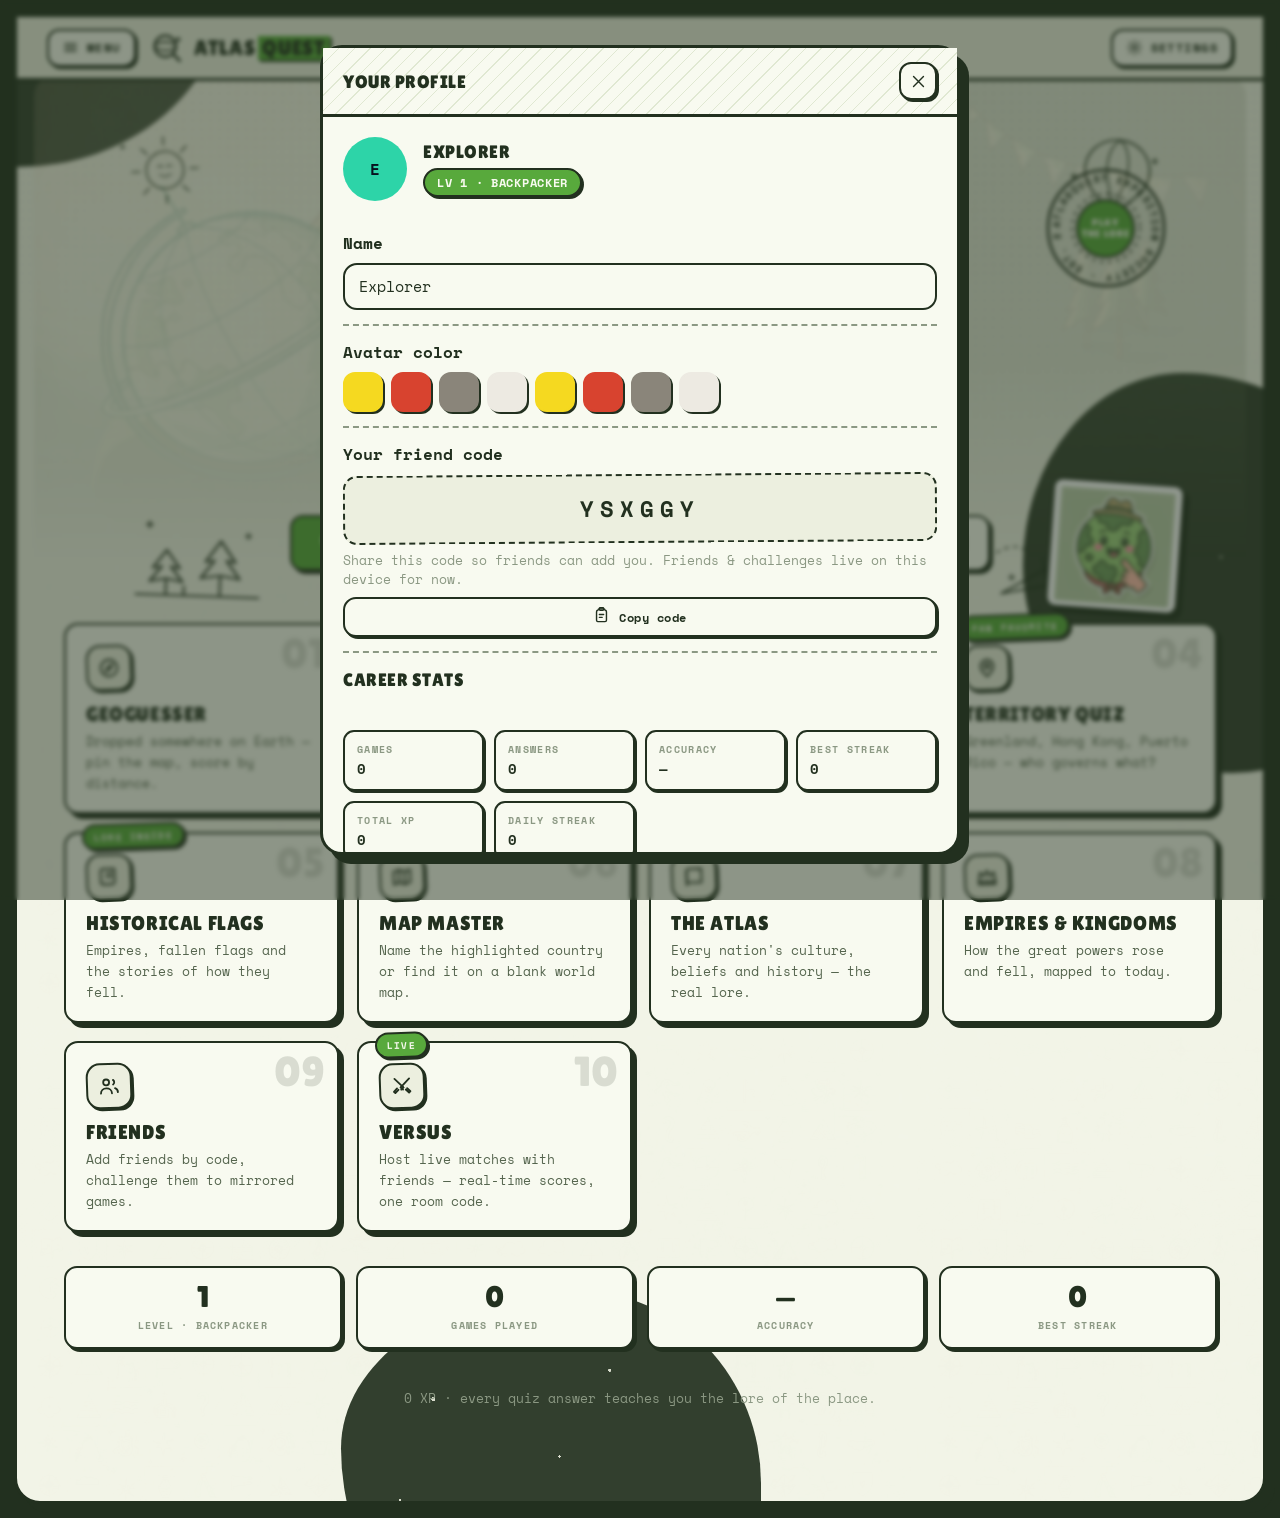
==== index.html @ e31e9774 "AtlasQuest — geography game suite: GeoGuesser, Map Master, Versus live matches, flag/capital/territo" ====
<!DOCTYPE html>
<html lang="en" data-theme="dark">
<head>
<meta charset="UTF-8">
<meta name="viewport" content="width=device-width, initial-scale=1.0, viewport-fit=cover">
<title>AtlasQuest — Explore the world. Learn its lore.</title>
<meta name="description" content="A free geography playground: GeoGuesser, flag quizzes, capitals, territories, historical flags and the lore of every nation.">
<link rel="icon" href="data:image/svg+xml,%3Csvg xmlns='http://www.w3.org/2000/svg' viewBox='0 0 64 64'%3E%3Crect width='64' height='64' rx='14' fill='%23171410'/%3E%3Ccircle cx='32' cy='32' r='19' fill='none' stroke='%23F5D920' stroke-width='4'/%3E%3Cellipse cx='32' cy='32' rx='19' ry='7' fill='none' stroke='%23F5D920' stroke-width='2.5'/%3E%3Cpath d='M45 45l9 9' stroke='%23F5D920' stroke-width='4' stroke-linecap='round'/%3E%3C/svg%3E">
<link rel="preload" href="assets/fonts/Anton-400.woff2" as="font" type="font/woff2" crossorigin>
<link rel="preload" href="assets/fonts/SpaceMono-400.woff2" as="font" type="font/woff2" crossorigin>
<link rel="stylesheet" href="vendor/leaflet/leaflet.css">
<link rel="stylesheet" href="css/styles.css">
</head>
<body>
  <div class="paper-frame">
    <div class="bg-orbs" aria-hidden="true">
      <div class="orb orb-1"></div>
      <div class="orb orb-2"></div>
      <div class="orb orb-3"></div>
      <div class="grid-lines"></div>
    </div>

    <header class="topbar" id="topbar">
      <button class="iconbtn labeled" id="drawerBtn" title="Menu" aria-label="Open menu" aria-expanded="false"><span class="btn-label">Menu</span></button>
      <a class="brand" href="#/">
        <svg class="brand-globe" viewBox="0 0 40 40" fill="none" aria-hidden="true">
          <circle cx="18" cy="18" r="12.5" stroke="currentColor" stroke-width="2.6"/>
          <ellipse cx="18" cy="18" rx="12.5" ry="5" stroke="currentColor" stroke-width="2"/>
          <path d="M27.5 27.5 35 35" stroke="currentColor" stroke-width="3" stroke-linecap="round"/>
          <path d="M33 5.5l1.1 3.4 3.4 1.1-3.4 1.1-1.1 3.4-1.1-3.4-3.4-1.1 3.4-1.1z" fill="currentColor"/>
        </svg>
        <span class="brand-name">Atlas<b>Quest</b></span>
      </a>
      <div class="topbar-right">
        <button class="iconbtn labeled" id="settingsBtn" title="Settings" aria-label="Settings"><span class="btn-label">Settings</span></button>
      </div>
    </header>

    <main id="view" class="view" tabindex="-1"></main>

    <div class="drawer-scrim" id="drawerScrim" aria-hidden="true"></div>
    <aside class="drawer" id="drawer" aria-label="Menu">
      <div class="drawer-head">
        <button class="iconbtn" id="drawerClose" title="Close menu" aria-label="Close menu"></button>
      </div>
      <button class="profile-card" id="profileCard">
        <span class="profile-ava" id="profileAva"></span>
        <span class="profile-info">
          <span class="profile-name" id="profileName">Explorer</span>
          <span class="profile-lvl" id="profileLvl">Lv 1 · Backpacker</span>
        </span>
      </button>
      <div class="drawer-xp" id="xpChip" title="XP">
        <span class="xp-bar"><span class="xp-fill" style="width:0%"></span></span>
        <span class="drawer-xp-num" id="xpNum">0 XP</span>
      </div>
      <nav class="drawer-nav" id="mainnav" aria-label="Main navigation"></nav>
      <div class="drawer-foot">AtlasQuest Expedition Society</div>
    </aside>

  <div id="modalRoot"></div>
  <div id="toastRoot" class="toast-root" aria-live="polite"></div>
  <canvas id="confetti" class="confetti-canvas" aria-hidden="true"></canvas>

  <script src="vendor/leaflet/leaflet.js"></script>
  <script src="vendor/topo/topojson-client.min.js"></script>
  <script src="vendor/mapillary/mapillary.js"></script>
  <script src="vendor/peerjs.min.js"></script>
  <link rel="stylesheet" href="vendor/mapillary/mapillary.css">
  <script type="module" src="js/main.js"></script>
  <noscript>AtlasQuest needs JavaScript to run.</noscript>
</body>
</html>
---- vendor/leaflet/leaflet.css ----
/* required styles */

.leaflet-pane,
.leaflet-tile,
.leaflet-marker-icon,
.leaflet-marker-shadow,
.leaflet-tile-container,
.leaflet-pane > svg,
.leaflet-pane > canvas,
.leaflet-zoom-box,
.leaflet-image-layer,
.leaflet-layer {
	position: absolute;
	left: 0;
	top: 0;
	}
.leaflet-container {
	overflow: hidden;
	}
.leaflet-tile,
.leaflet-marker-icon,
.leaflet-marker-shadow {
	-webkit-user-select: none;
	   -moz-user-select: none;
	        user-select: none;
	  -webkit-user-drag: none;
	}
/* Prevents IE11 from highlighting tiles in blue */
.leaflet-tile::selection {
	background: transparent;
}
/* Safari renders non-retina tile on retina better with this, but Chrome is worse */
.leaflet-safari .leaflet-tile {
	image-rendering: -webkit-optimize-contrast;
	}
/* hack that prevents hw layers "stretching" when loading new tiles */
.leaflet-safari .leaflet-tile-container {
	width: 1600px;
	height: 1600px;
	-webkit-transform-origin: 0 0;
	}
.leaflet-marker-icon,
.leaflet-marker-shadow {
	display: block;
	}
/* .leaflet-container svg: reset svg max-width decleration shipped in Joomla! (joomla.org) 3.x */
/* .leaflet-container img: map is broken in FF if you have max-width: 100% on tiles */
.leaflet-container .leaflet-overlay-pane svg {
	max-width: none !important;
	max-height: none !important;
	}
.leaflet-container .leaflet-marker-pane img,
.leaflet-container .leaflet-shadow-pane img,
.leaflet-container .leaflet-tile-pane img,
.leaflet-container img.leaflet-image-layer,
.leaflet-container .leaflet-tile {
	max-width: none !important;
	max-height: none !important;
	width: auto;
	padding: 0;
	}

.leaflet-container img.leaflet-tile {
	/* See: https://bugs.chromium.org/p/chromium/issues/detail?id=600120 */
	mix-blend-mode: plus-lighter;
}

.leaflet-container.leaflet-touch-zoom {
	-ms-touch-action: pan-x pan-y;
	touch-action: pan-x pan-y;
	}
.leaflet-container.leaflet-touch-drag {
	-ms-touch-action: pinch-zoom;
	/* Fallback for FF which doesn't support pinch-zoom */
	touch-action: none;
	touch-action: pinch-zoom;
}
.leaflet-container.leaflet-touch-drag.leaflet-touch-zoom {
	-ms-touch-action: none;
	touch-action: none;
}
.leaflet-container {
	-webkit-tap-highlight-color: transparent;
}
.leaflet-container a {
	-webkit-tap-highlight-color: rgba(51, 181, 229, 0.4);
}
.leaflet-tile {
	filter: inherit;
	visibility: hidden;
	}
.leaflet-tile-loaded {
	visibility: inherit;
	}
.leaflet-zoom-box {
	width: 0;
	height: 0;
	-moz-box-sizing: border-box;
	     box-sizing: border-box;
	z-index: 800;
	}
/* workaround for https://bugzilla.mozilla.org/show_bug.cgi?id=888319 */
.leaflet-overlay-pane svg {
	-moz-user-select: none;
	}

.leaflet-pane         { z-index: 400; }

.leaflet-tile-pane    { z-index: 200; }
.leaflet-overlay-pane { z-index: 400; }
.leaflet-shadow-pane  { z-index: 500; }
.leaflet-marker-pane  { z-index: 600; }
.leaflet-tooltip-pane   { z-index: 650; }
.leaflet-popup-pane   { z-index: 700; }

.leaflet-map-pane canvas { z-index: 100; }
.leaflet-map-pane svg    { z-index: 200; }

.leaflet-vml-shape {
	width: 1px;
	height: 1px;
	}
.lvml {
	behavior: url(#default#VML);
	display: inline-block;
	position: absolute;
	}


/* control positioning */

.leaflet-control {
	position: relative;
	z-index: 800;
	pointer-events: visiblePainted; /* IE 9-10 doesn't have auto */
	pointer-events: auto;
	}
.leaflet-top,
.leaflet-bottom {
	position: absolute;
	z-index: 1000;
	pointer-events: none;
	}
.leaflet-top {
	top: 0;
	}
.leaflet-right {
	right: 0;
	}
.leaflet-bottom {
	bottom: 0;
	}
.leaflet-left {
	left: 0;
	}
.leaflet-control {
	float: left;
	clear: both;
	}
.leaflet-right .leaflet-control {
	float: right;
	}
.leaflet-top .leaflet-control {
	margin-top: 10px;
	}
.leaflet-bottom .leaflet-control {
	margin-bottom: 10px;
	}
.leaflet-left .leaflet-control {
	margin-left: 10px;
	}
.leaflet-right .leaflet-control {
	margin-right: 10px;
	}


/* zoom and fade animations */

.leaflet-fade-anim .leaflet-popup {
	opacity: 0;
	-webkit-transition: opacity 0.2s linear;
	   -moz-transition: opacity 0.2s linear;
	        transition: opacity 0.2s linear;
	}
.leaflet-fade-anim .leaflet-map-pane .leaflet-popup {
	opacity: 1;
	}
.leaflet-zoom-animated {
	-webkit-transform-origin: 0 0;
	    -ms-transform-origin: 0 0;
	        transform-origin: 0 0;
	}
svg.leaflet-zoom-animated {
	will-change: transform;
}

.leaflet-zoom-anim .leaflet-zoom-animated {
	-webkit-transition: -webkit-transform 0.25s cubic-bezier(0,0,0.25,1);
	   -moz-transition:    -moz-transform 0.25s cubic-bezier(0,0,0.25,1);
	        transition:         transform 0.25s cubic-bezier(0,0,0.25,1);
	}
.leaflet-zoom-anim .leaflet-tile,
.leaflet-pan-anim .leaflet-tile {
	-webkit-transition: none;
	   -moz-transition: none;
	        transition: none;
	}

.leaflet-zoom-anim .leaflet-zoom-hide {
	visibility: hidden;
	}


/* cursors */

.leaflet-interactive {
	cursor: pointer;
	}
.leaflet-grab {
	cursor: -webkit-grab;
	cursor:    -moz-grab;
	cursor:         grab;
	}
.leaflet-crosshair,
.leaflet-crosshair .leaflet-interactive {
	cursor: crosshair;
	}
.leaflet-popup-pane,
.leaflet-control {
	cursor: auto;
	}
.leaflet-dragging .leaflet-grab,
.leaflet-dragging .leaflet-grab .leaflet-interactive,
.leaflet-dragging .leaflet-marker-draggable {
	cursor: move;
	cursor: -webkit-grabbing;
	cursor:    -moz-grabbing;
	cursor:         grabbing;
	}

/* marker & overlays interactivity */
.leaflet-marker-icon,
.leaflet-marker-shadow,
.leaflet-image-layer,
.leaflet-pane > svg path,
.leaflet-tile-container {
	pointer-events: none;
	}

.leaflet-marker-icon.leaflet-interactive,
.leaflet-image-layer.leaflet-interactive,
.leaflet-pane > svg path.leaflet-interactive,
svg.leaflet-image-layer.leaflet-interactive path {
	pointer-events: visiblePainted; /* IE 9-10 doesn't have auto */
	pointer-events: auto;
	}

/* visual tweaks */

.leaflet-container {
	background: #ddd;
	outline-offset: 1px;
	}
.leaflet-container a {
	color: #0078A8;
	}
.leaflet-zoom-box {
	border: 2px dotted #38f;
	background: rgba(255,255,255,0.5);
	}


/* general typography */
.leaflet-container {
	font-family: "Helvetica Neue", Arial, Helvetica, sans-serif;
	font-size: 12px;
	font-size: 0.75rem;
	line-height: 1.5;
	}


/* general toolbar styles */

.leaflet-bar {
	box-shadow: 0 1px 5px rgba(0,0,0,0.65);
	border-radius: 4px;
	}
.leaflet-bar a {
	background-color: #fff;
	border-bottom: 1px solid #ccc;
	width: 26px;
	height: 26px;
	line-height: 26px;
	display: block;
	text-align: center;
	text-decoration: none;
	color: black;
	}
.leaflet-bar a,
.leaflet-control-layers-toggle {
	background-position: 50% 50%;
	background-repeat: no-repeat;
	display: block;
	}
.leaflet-bar a:hover,
.leaflet-bar a:focus {
	background-color: #f4f4f4;
	}
.leaflet-bar a:first-child {
	border-top-left-radius: 4px;
	border-top-right-radius: 4px;
	}
.leaflet-bar a:last-child {
	border-bottom-left-radius: 4px;
	border-bottom-right-radius: 4px;
	border-bottom: none;
	}
.leaflet-bar a.leaflet-disabled {
	cursor: default;
	background-color: #f4f4f4;
	color: #bbb;
	}

.leaflet-touch .leaflet-bar a {
	width: 30px;
	height: 30px;
	line-height: 30px;
	}
.leaflet-touch .leaflet-bar a:first-child {
	border-top-left-radius: 2px;
	border-top-right-radius: 2px;
	}
.leaflet-touch .leaflet-bar a:last-child {
	border-bottom-left-radius: 2px;
	border-bottom-right-radius: 2px;
	}

/* zoom control */

.leaflet-control-zoom-in,
.leaflet-control-zoom-out {
	font: bold 18px 'Lucida Console', Monaco, monospace;
	text-indent: 1px;
	}

.leaflet-touch .leaflet-control-zoom-in, .leaflet-touch .leaflet-control-zoom-out  {
	font-size: 22px;
	}


/* layers control */

.leaflet-control-layers {
	box-shadow: 0 1px 5px rgba(0,0,0,0.4);
	background: #fff;
	border-radius: 5px;
	}
.leaflet-control-layers-toggle {
	background-image: url(images/layers.png);
	width: 36px;
	height: 36px;
	}
.leaflet-retina .leaflet-control-layers-toggle {
	background-image: url(images/layers-2x.png);
	background-size: 26px 26px;
	}
.leaflet-touch .leaflet-control-layers-toggle {
	width: 44px;
	height: 44px;
	}
.leaflet-control-layers .leaflet-control-layers-list,
.leaflet-control-layers-expanded .leaflet-control-layers-toggle {
	display: none;
	}
.leaflet-control-layers-expanded .leaflet-control-layers-list {
	display: block;
	position: relative;
	}
.leaflet-control-layers-expanded {
	padding: 6px 10px 6px 6px;
	color: #333;
	background: #fff;
	}
.leaflet-control-layers-scrollbar {
	overflow-y: scroll;
	overflow-x: hidden;
	padding-right: 5px;
	}
.leaflet-control-layers-selector {
	margin-top: 2px;
	position: relative;
	top: 1px;
	}
.leaflet-control-layers label {
	display: block;
	font-size: 13px;
	font-size: 1.08333em;
	}
.leaflet-control-layers-separator {
	height: 0;
	border-top: 1px solid #ddd;
	margin: 5px -10px 5px -6px;
	}

/* Default icon URLs */
.leaflet-default-icon-path { /* used only in path-guessing heuristic, see L.Icon.Default */
	background-image: url(images/marker-icon.png);
	}


/* attribution and scale controls */

.leaflet-container .leaflet-control-attribution {
	background: #fff;
	background: rgba(255, 255, 255, 0.8);
	margin: 0;
	}
.leaflet-control-attribution,
.leaflet-control-scale-line {
	padding: 0 5px;
	color: #333;
	line-height: 1.4;
	}
.leaflet-control-attribution a {
	text-decoration: none;
	}
.leaflet-control-attribution a:hover,
.leaflet-control-attribution a:focus {
	text-decoration: underline;
	}
.leaflet-attribution-flag {
	display: inline !important;
	vertical-align: baseline !important;
	width: 1em;
	height: 0.6669em;
	}
.leaflet-left .leaflet-control-scale {
	margin-left: 5px;
	}
.leaflet-bottom .leaflet-control-scale {
	margin-bottom: 5px;
	}
.leaflet-control-scale-line {
	border: 2px solid #777;
	border-top: none;
	line-height: 1.1;
	padding: 2px 5px 1px;
	white-space: nowrap;
	-moz-box-sizing: border-box;
	     box-sizing: border-box;
	background: rgba(255, 255, 255, 0.8);
	text-shadow: 1px 1px #fff;
	}
.leaflet-control-scale-line:not(:first-child) {
	border-top: 2px solid #777;
	border-bottom: none;
	margin-top: -2px;
	}
.leaflet-control-scale-line:not(:first-child):not(:last-child) {
	border-bottom: 2px solid #777;
	}

.leaflet-touch .leaflet-control-attribution,
.leaflet-touch .leaflet-control-layers,
.leaflet-touch .leaflet-bar {
	box-shadow: none;
	}
.leaflet-touch .leaflet-control-layers,
.leaflet-touch .leaflet-bar {
	border: 2px solid rgba(0,0,0,0.2);
	background-clip: padding-box;
	}


/* popup */

.leaflet-popup {
	position: absolute;
	text-align: center;
	margin-bottom: 20px;
	}
.leaflet-popup-content-wrapper {
	padding: 1px;
	text-align: left;
	border-radius: 12px;
	}
.leaflet-popup-content {
	margin: 13px 24px 13px 20px;
	line-height: 1.3;
	font-size: 13px;
	font-size: 1.08333em;
	min-height: 1px;
	}
.leaflet-popup-content p {
	margin: 17px 0;
	margin: 1.3em 0;
	}
.leaflet-popup-tip-container {
	width: 40px;
	height: 20px;
	position: absolute;
	left: 50%;
	margin-top: -1px;
	margin-left: -20px;
	overflow: hidden;
	pointer-events: none;
	}
.leaflet-popup-tip {
	width: 17px;
	height: 17px;
	padding: 1px;

	margin: -10px auto 0;
	pointer-events: auto;

	-webkit-transform: rotate(45deg);
	   -moz-transform: rotate(45deg);
	    -ms-transform: rotate(45deg);
	        transform: rotate(45deg);
	}
.leaflet-popup-content-wrapper,
.leaflet-popup-tip {
	background: white;
	color: #333;
	box-shadow: 0 3px 14px rgba(0,0,0,0.4);
	}
.leaflet-container a.leaflet-popup-close-button {
	position: absolute;
	top: 0;
	right: 0;
	border: none;
	text-align: center;
	width: 24px;
	height: 24px;
	font: 16px/24px Tahoma, Verdana, sans-serif;
	color: #757575;
	text-decoration: none;
	background: transparent;
	}
.leaflet-container a.leaflet-popup-close-button:hover,
.leaflet-container a.leaflet-popup-close-button:focus {
	color: #585858;
	}
.leaflet-popup-scrolled {
	overflow: auto;
	}

.leaflet-oldie .leaflet-popup-content-wrapper {
	-ms-zoom: 1;
	}
.leaflet-oldie .leaflet-popup-tip {
	width: 24px;
	margin: 0 auto;

	-ms-filter: "progid:DXImageTransform.Microsoft.Matrix(M11=0.70710678, M12=0.70710678, M21=-0.70710678, M22=0.70710678)";
	filter: progid:DXImageTransform.Microsoft.Matrix(M11=0.70710678, M12=0.70710678, M21=-0.70710678, M22=0.70710678);
	}

.leaflet-oldie .leaflet-control-zoom,
.leaflet-oldie .leaflet-control-layers,
.leaflet-oldie .leaflet-popup-content-wrapper,
.leaflet-oldie .leaflet-popup-tip {
	border: 1px solid #999;
	}


/* div icon */

.leaflet-div-icon {
	background: #fff;
	border: 1px solid #666;
	}


/* Tooltip */
/* Base styles for the element that has a tooltip */
.leaflet-tooltip {
	position: absolute;
	padding: 6px;
	background-color: #fff;
	border: 1px solid #fff;
	border-radius: 3px;
	color: #222;
	white-space: nowrap;
	-webkit-user-select: none;
	-moz-user-select: none;
	-ms-user-select: none;
	user-select: none;
	pointer-events: none;
	box-shadow: 0 1px 3px rgba(0,0,0,0.4);
	}
.leaflet-tooltip.leaflet-interactive {
	cursor: pointer;
	pointer-events: auto;
	}
.leaflet-tooltip-top:before,
.leaflet-tooltip-bottom:before,
.leaflet-tooltip-left:before,
.leaflet-tooltip-right:before {
	position: absolute;
	pointer-events: none;
	border: 6px solid transparent;
	background: transparent;
	content: "";
	}

/* Directions */

.leaflet-tooltip-bottom {
	margin-top: 6px;
}
.leaflet-tooltip-top {
	margin-top: -6px;
}
.leaflet-tooltip-bottom:before,
.leaflet-tooltip-top:before {
	left: 50%;
	margin-left: -6px;
	}
.leaflet-tooltip-top:before {
	bottom: 0;
	margin-bottom: -12px;
	border-top-color: #fff;
	}
.leaflet-tooltip-bottom:before {
	top: 0;
	margin-top: -12px;
	margin-left: -6px;
	border-bottom-color: #fff;
	}
.leaflet-tooltip-left {
	margin-left: -6px;
}
.leaflet-tooltip-right {
	margin-left: 6px;
}
.leaflet-tooltip-left:before,
.leaflet-tooltip-right:before {
	top: 50%;
	margin-top: -6px;
	}
.leaflet-tooltip-left:before {
	right: 0;
	margin-right: -12px;
	border-left-color: #fff;
	}
.leaflet-tooltip-right:before {
	left: 0;
	margin-left: -12px;
	border-right-color: #fff;
	}

/* Printing */

@media print {
	/* Prevent printers from removing background-images of controls. */
	.leaflet-control {
		-webkit-print-color-adjust: exact;
		print-color-adjust: exact;
		}
	}
---- css/styles.css ----
/* ============================================================
   ATLASQUEST — "INK & PAPER" MANGA EDITION
   Retro 2D black-and-white manga style.
   Paper + ink + screentone + hard offset shadows.
   Light = Paper Edition · Dark = Night Edition.
   Spec: design/MANGA-DESIGN.md
   ============================================================ */

/* ---------- Fonts (bundled, OFL) ---------- */
@font-face {
  font-family: "Lilita One";
  src: url("../assets/fonts/LilitaOne-400.woff2") format("woff2");
  font-weight: 400; font-style: normal; font-display: swap;
}
@font-face {
  font-family: "Anton";
  src: url("../assets/fonts/Anton-400.woff2") format("woff2");
  font-weight: 400; font-style: normal; font-display: swap;
}
@font-face {
  font-family: "Space Mono";
  src: url("../assets/fonts/SpaceMono-400.woff2") format("woff2");
  font-weight: 400; font-style: normal; font-display: swap;
}
@font-face {
  font-family: "Space Mono";
  src: url("../assets/fonts/SpaceMono-700.woff2") format("woff2");
  font-weight: 700; font-style: normal; font-display: swap;
}
@font-face {
  font-family: "Space Mono";
  src: url("../assets/fonts/SpaceMono-400-italic.woff2") format("woff2");
  font-weight: 400; font-style: italic; font-display: swap;
}

/* ---------- Tokens ---------- */
:root {
  --font-display: "Lilita One", "Arial Rounded MT Bold", "Comic Sans MS", sans-serif;
  --font-mono: "Space Mono", ui-monospace, "Cascadia Mono", Consolas, monospace;
  --radius: 14px;
  --radius-lg: 22px;
  --topbar-h: 64px;
  --tr-fast: .15s cubic-bezier(.4, 0, .2, 1);
  --tr: .22s cubic-bezier(.4, 0, .2, 1);
  --tr-spring: .32s cubic-bezier(.34, 1.56, .64, 1);
  --bw: 2.5px;                     /* base ink border width */
  --hard-shadow: 5px 5px 0 var(--shadow-ink);
  --hard-shadow-sm: 3px 3px 0 var(--shadow-ink);
  --hard-shadow-lg: 9px 9px 0 var(--shadow-ink);
}

html[data-theme="dark"] {
  color-scheme: dark;
  --paper: #131a12;
  --paper-2: #1b251a;
  --paper-3: #243023;
  --ink: #e5f0da;
  --ink-soft: #afc2a6;
  --ink-faint: #75856e;
  --shadow-ink: #000;
  --accent: #7cc961;
  --accent-ink: #14200f;
  --stamp: #e2794f;
  --ok: #7cc961;
  --bad: #e2794f;
  --focus-ring: 0 0 0 3px rgba(124, 201, 97, .5);
  --scrim: rgba(6, 10, 6, .78);
  --screentone: rgba(229, 240, 218, .13);
}
html[data-theme="light"] {
  color-scheme: light;
  --paper: #ecefdf;
  --paper-2: #f8faf0;
  --paper-3: #e0e8d2;
  --ink: #22301f;
  --ink-soft: #55654e;
  --ink-faint: #8b9883;
  --shadow-ink: #22301f;
  --accent: #58a93c;
  --accent-ink: #f8faf0;
  --stamp: #d95d39;
  --ok: #22301f;
  --bad: #d95d39;
  --focus-ring: 0 0 0 3px rgba(88, 169, 60, .4);
  --scrim: rgba(34, 48, 31, .5);
  --screentone: rgba(34, 48, 31, .12);
}

/* ---------- Base ---------- */
* { box-sizing: border-box; }
html, body { margin: 0; padding: 0; }
html { scroll-behavior: smooth; }
body {
  font-family: var(--font-mono);
  background: var(--shadow-ink);
  color: var(--ink);
  min-height: 100vh;
  overflow-x: hidden;
  -webkit-font-smoothing: antialiased;
  transition: background var(--tr);
}
::selection { background: var(--accent); color: var(--accent-ink); }

/* paper grain over the black desk */
body::before {
  content: ""; position: fixed; inset: 0; z-index: 0; pointer-events: none;
  background-image: radial-gradient(rgba(255,255,255,.05) 1px, transparent 1.1px);
  background-size: 5px 5px;
  mix-blend-mode: overlay;
}

img { max-width: 100%; }
button { font-family: inherit; }

/* the paper sheet everything sits on */
.paper-frame {
  position: relative; z-index: 1;
  margin: 14px;
  background: var(--paper);
  background-image: url("../assets/gen/background-quiz-web.jpg");
  background-size: 900px;
  background-blend-mode: soft-light;
  border: 3px solid var(--ink);
  border-radius: 26px;
  box-shadow: var(--hard-shadow-lg);
  min-height: calc(100vh - 28px);
  transition: background var(--tr), border-color var(--tr);
}

/* ---------- background blobs (ink blobs w/ stars) ---------- */
.bg-orbs { position: absolute; inset: 0; z-index: 0; overflow: hidden; pointer-events: none; border-radius: 23px; }
.orb {
  position: absolute; background: var(--ink); opacity: .92;
  border-radius: 58% 42% 55% 45% / 55% 48% 52% 45%;
  animation: blobMorph 22s ease-in-out infinite alternate;
  transition: background var(--tr);
}
html[data-theme="dark"] .orb { background: var(--paper-3); opacity: .55; }
.orb-1 { width: 380px; height: 350px; top: -200px; left: -170px; }
.orb-2 { width: 380px; height: 400px; top: 24%; right: -140px; border-radius: 42% 58% 45% 55% / 48% 55% 45% 52%; animation-delay: -7s; animation-duration: 26s; }
.orb-3 { width: 420px; height: 360px; bottom: -150px; left: 26%; border-radius: 55% 45% 60% 40% / 45% 55% 42% 58%; animation-delay: -13s; animation-duration: 30s; }
@keyframes blobMorph {
  0% { border-radius: 58% 42% 55% 45% / 55% 48% 52% 45%; transform: translate(0,0) rotate(0deg) scale(1); }
  50% { border-radius: 45% 55% 48% 52% / 52% 45% 55% 48%; transform: translate(24px, -18px) rotate(2.5deg) scale(1.05); }
  100% { border-radius: 52% 48% 58% 42% / 48% 52% 45% 55%; transform: translate(-16px, 20px) rotate(-2deg) scale(.97); }
}
/* star specks painted over blobs */
.orb::after {
  content: ""; position: absolute; inset: 0;
  background-image:
    radial-gradient(circle 2px at 22% 30%, var(--paper) 98%, transparent),
    radial-gradient(circle 1.5px at 64% 22%, var(--paper) 98%, transparent),
    radial-gradient(circle 1.5px at 78% 62%, var(--paper) 98%, transparent),
    radial-gradient(circle 2px at 40% 74%, var(--paper) 98%, transparent),
    radial-gradient(circle 1.2px at 52% 46%, var(--paper) 98%, transparent),
    radial-gradient(circle 1.2px at 14% 58%, var(--paper) 98%, transparent);
  opacity: .9;
}
.grid-lines { position: absolute; inset: 0;
  background-image: radial-gradient(var(--screentone) 1px, transparent 1.3px);
  background-size: 9px 9px;
  mask-image: radial-gradient(ellipse 90% 55% at 50% 0%, #000 25%, transparent 72%);
}

.view { position: relative; z-index: 2; min-height: calc(100vh - var(--topbar-h) - 60px); padding: 26px clamp(16px, 4vw, 44px) 80px; max-width: 1240px; margin: 0 auto; outline: none; }

/* ---------- route transition ---------- */
@keyframes riseIn { from { opacity: 0; transform: translateY(12px) rotate(.2deg); } to { opacity: 1; transform: translateY(0) rotate(0); } }
@keyframes fadeInSoft { from { opacity: 0; } to { opacity: 1; } }
.view-anim > * { animation: riseIn .4s cubic-bezier(.22, 1, .36, 1) both; }
.view-anim > .page-bg { animation: none; } /* riseIn's fill-mode would lock opacity to 1 */
.view-anim .mode-grid > *, .view-anim .stat-strip > *, .view-anim .hero-cta > * { animation: riseIn .45s cubic-bezier(.22, 1, .36, 1) both; }
.view-anim .mode-grid > *:nth-child(1) { animation-delay: .05s; }
.view-anim .mode-grid > *:nth-child(2) { animation-delay: .1s; }
.view-anim .mode-grid > *:nth-child(3) { animation-delay: .15s; }
.view-anim .mode-grid > *:nth-child(4) { animation-delay: .2s; }
.view-anim .mode-grid > *:nth-child(5) { animation-delay: .25s; }
.view-anim .mode-grid > *:nth-child(6) { animation-delay: .3s; }
.view-anim .mode-grid > *:nth-child(7) { animation-delay: .35s; }
.view-anim .mode-grid > *:nth-child(8) { animation-delay: .4s; }
.view-anim .stat-strip > *:nth-child(2) { animation-delay: .07s; }
.view-anim .stat-strip > *:nth-child(3) { animation-delay: .14s; }
.view-anim .stat-strip > *:nth-child(4) { animation-delay: .21s; }

@media (prefers-reduced-motion: reduce) {
  *, *::before, *::after { animation-duration: .01ms !important; animation-iteration-count: 1 !important; transition-duration: .01ms !important; scroll-behavior: auto !important; }
}

/* ---------- Topbar ---------- */
.topbar {
  position: sticky; top: 0; z-index: 900;
  display: flex; align-items: center; gap: 14px;
  height: var(--topbar-h); padding: 0 clamp(14px, 3vw, 30px);
  background: var(--paper);
  border-bottom: 3px solid var(--ink);
  transition: background var(--tr);
}
.brand { display: flex; align-items: center; gap: 10px; text-decoration: none; color: var(--ink); margin-right: auto; }
.brand-globe { width: 34px; height: 34px; color: var(--ink); }
.brand-name { font-family: var(--font-display); font-size: 1.3rem; letter-spacing: .04em; text-transform: uppercase; }
.brand-name b { color: var(--ink); font-weight: 400; background: var(--accent); padding: 0 4px; margin-left: 2px; box-shadow: 2px 2px 0 var(--shadow-ink); }

.topbar-right { display: flex; align-items: center; gap: 9px; }
.iconbtn {
  display: inline-flex; align-items: center; justify-content: center;
  height: 38px; min-width: 38px; border: var(--bw) solid var(--ink); border-radius: 12px;
  background: var(--paper-2); color: var(--ink); cursor: pointer;
  box-shadow: 2px 2px 0 var(--shadow-ink);
  transition: transform var(--tr-fast), box-shadow var(--tr-fast), background var(--tr-fast), color var(--tr-fast);
}
.iconbtn:hover { transform: translate(-1px, -1px); box-shadow: 3px 3px 0 var(--shadow-ink); background: var(--accent); color: var(--accent-ink); }
.iconbtn:active { transform: translate(2px, 2px); box-shadow: none; }
.iconbtn .ico { width: 17px; height: 17px; }
.iconbtn.labeled, .iconbtn.with-label { width: auto; padding: 0 13px; gap: 8px; }
.iconbtn .btn-label { font-size: .74rem; font-weight: 700; letter-spacing: .12em; text-transform: uppercase; }
.chip {
  display: inline-flex; align-items: center; gap: 8px; height: 34px;
  padding: 0 11px; border: 2px solid var(--ink); border-radius: 10px;
  background: var(--paper-2); color: var(--ink);
  font-weight: 700; font-size: .8rem; letter-spacing: .05em;
  cursor: pointer; box-shadow: 2px 2px 0 var(--shadow-ink);
  transition: transform var(--tr-fast), box-shadow var(--tr-fast), background var(--tr-fast);
}
.chip:hover { transform: translate(-1px, -1px); box-shadow: 3px 3px 0 var(--shadow-ink); }
.chip:active { transform: translate(2px, 2px); box-shadow: none; }
.drawer-btn { margin-right: 2px; }

/* ---------- Drawer (left slide-out) ---------- */
.drawer-scrim {
  position: fixed; inset: 0; z-index: 1150; background: var(--scrim);
  opacity: 0; pointer-events: none; transition: opacity var(--tr);
}
.drawer-scrim.open { opacity: 1; pointer-events: auto; }
.drawer {
  position: fixed; top: 14px; bottom: 14px; left: 14px; width: 276px; z-index: 1200;
  display: flex; flex-direction: column;
  background: var(--paper-2); border: 3px solid var(--ink); border-radius: 22px;
  box-shadow: 12px 12px 0 rgba(0,0,0,.4);
  transform: translateX(calc(-100% - 40px));
  transition: transform .32s cubic-bezier(.22, 1, .36, 1);
}
.drawer.open { transform: translateX(0); }
.drawer-head { display: flex; justify-content: flex-end; padding: 12px 14px 0; position: relative; }
.drawer::before {
  content: ""; position: absolute; inset: 0; pointer-events: none; border-radius: 19px;
  background-image: radial-gradient(var(--screentone) 1px, transparent 1.3px);
  background-size: 9px 9px;
}
.profile-card {
  position: relative; display: flex; align-items: center; gap: 12px;
  margin: 16px 14px 0; padding: 12px; text-align: left;
  background: var(--paper); border: var(--bw) solid var(--ink); border-radius: 15px;
  box-shadow: 3px 3px 0 var(--shadow-ink); cursor: pointer; color: var(--ink);
  transition: transform var(--tr-fast), box-shadow var(--tr-fast);
}
.profile-card:hover { transform: translate(-1px, -1px); box-shadow: 4px 4px 0 var(--shadow-ink); }
.profile-card .profile-ava .avatar-circle { border: 2.5px solid var(--ink); }
.profile-info { display: flex; flex-direction: column; gap: 3px; min-width: 0; }
.profile-name { font-weight: 700; text-transform: uppercase; letter-spacing: .03em; font-size: .92rem; }
.profile-lvl { font-size: .68rem; color: var(--ink-soft); font-weight: 700; letter-spacing: .04em; }
.drawer-xp {
  position: relative; display: flex; align-items: center; gap: 10px;
  margin: 10px 14px 0; padding: 9px 12px;
  background: var(--accent); border: var(--bw) solid var(--ink); border-radius: 13px;
  box-shadow: 3px 3px 0 var(--shadow-ink);
}
.drawer-xp .xp-bar { flex: 1; height: 11px; background: var(--paper-2); border: 2px solid var(--ink); border-radius: 99px; overflow: hidden; }
.drawer-xp .xp-fill { display: block; height: 100%; background: var(--ink); border-radius: 99px; transition: width .5s cubic-bezier(.22,1,.36,1); }
.drawer-xp-num { font-size: .68rem; font-weight: 700; color: var(--accent-ink); white-space: nowrap; }
.drawer-nav {
  position: relative; display: flex; flex-direction: column; gap: 3px;
  margin: 14px 14px 0; padding: 8px; overflow-y: auto; flex: 1;
  background: var(--paper); border: var(--bw) solid var(--ink); border-radius: 15px;
}
.drawer-nav .navlink {
  display: flex; align-items: center; gap: 10px;
  padding: 10px 13px; border: var(--bw) solid transparent;
  color: var(--ink-soft); text-decoration: none;
  font-size: .82rem; font-weight: 700; letter-spacing: .1em; text-transform: uppercase;
  cursor: pointer; background: none;
  transition: color var(--tr-fast), background var(--tr-fast), border-color var(--tr-fast), transform var(--tr-fast), box-shadow var(--tr-fast);
}
.drawer-nav .navlink:hover { color: var(--ink); border-color: var(--ink); box-shadow: 2px 2px 0 var(--shadow-ink); transform: translate(-1px, -1px); }
.drawer-nav .navlink.active { color: var(--accent-ink); background: var(--accent); border-color: var(--ink); box-shadow: 2px 2px 0 var(--shadow-ink); }
.drawer-nav .navlink .ico { width: 16px; height: 16px; flex: none; }
.drawer-foot {
  position: relative; padding: 12px 16px;
  font-size: .62rem; font-weight: 700; letter-spacing: .14em; text-transform: uppercase;
  color: var(--ink-faint); text-align: center;
}
body.in-geo .drawer, body.in-geo .drawer-scrim { display: none; }
body.in-mapgame .drawer, body.in-mapgame .drawer-scrim { display: none; }

/* ---------- Buttons ---------- */
.btn {
  display: inline-flex; align-items: center; justify-content: center; gap: 9px;
  padding: 11px 20px; border: var(--bw) solid var(--ink); border-radius: 13px;
  background: var(--paper-2); color: var(--ink);
  font-weight: 700; font-size: .9rem; letter-spacing: .04em;
  cursor: pointer; text-decoration: none; user-select: none;
  box-shadow: var(--hard-shadow-sm);
  transition: transform var(--tr-fast), box-shadow var(--tr-fast), background var(--tr-fast), opacity var(--tr-fast);
}
.btn:hover { transform: translate(-2px, -2px); box-shadow: 5px 5px 0 var(--shadow-ink); }
.btn:active { transform: translate(3px, 3px); box-shadow: 0 0 0 var(--shadow-ink); }
.btn:focus-visible { outline: none; box-shadow: var(--focus-ring), var(--hard-shadow-sm); }
.btn.primary { background: var(--accent); color: var(--accent-ink); }
.btn.warm { background: var(--accent); color: var(--accent-ink); }
.btn.royal { background: var(--ink); color: var(--paper); box-shadow: var(--hard-shadow-sm); }
.btn.ghost { background: transparent; }
.btn.danger { background: var(--paper-2); color: var(--stamp); border-color: var(--stamp); box-shadow: 3px 3px 0 var(--stamp); }
.btn.danger:hover { box-shadow: 5px 5px 0 var(--stamp); }
.btn.big { padding: 14px 28px; font-size: 1rem; }
.btn.small { padding: 7px 12px; font-size: .78rem; box-shadow: 2px 2px 0 var(--shadow-ink); }
.btn:disabled { opacity: .45; cursor: not-allowed; transform: none !important; }
.btn .ico { width: 17px; height: 17px; }

/* ---------- Cards / panels ---------- */
.card {
  position: relative;
  background: var(--paper-2);
  border: var(--bw) solid var(--ink);
  border-radius: var(--radius);
  box-shadow: var(--hard-shadow);
  transition: transform var(--tr-spring), box-shadow var(--tr-spring), background var(--tr);
}
.card.pad { padding: 24px; }
.h1 { font-family: var(--font-display); font-weight: 400; font-size: clamp(2rem, 5vw, 3.2rem); letter-spacing: .01em; text-transform: uppercase; margin: 0 0 8px; line-height: 1.04; }
.h2 { font-family: var(--font-display); font-weight: 400; font-size: clamp(1.4rem, 3vw, 1.9rem); letter-spacing: .02em; text-transform: uppercase; margin: 0 0 6px; }
.h3 { font-family: var(--font-display); font-weight: 400; font-size: 1.12rem; letter-spacing: .03em; text-transform: uppercase; margin: 0 0 6px; }
.sub { color: var(--ink-soft); margin: 0; line-height: 1.65; font-size: .92rem; }
.grad-text { color: var(--ink); background: var(--accent); padding: 0 .12em; box-shadow: 3px 3px 0 var(--shadow-ink); display: inline-block; }
.muted { color: var(--ink-soft); }
.faint { color: var(--ink-faint); }
.small { font-size: .8rem; }
.center { text-align: center; }
.row { display: flex; align-items: center; gap: 10px; }
.row.wrap { flex-wrap: wrap; }
.spread { display: flex; align-items: center; justify-content: space-between; gap: 12px; }
.grid { display: grid; gap: 16px; }
.stack { display: flex; flex-direction: column; gap: 14px; }
.mt-1 { margin-top: 8px; } .mt-2 { margin-top: 16px; } .mt-3 { margin-top: 26px; } .mt-4 { margin-top: 40px; }

/* panel corner tab (manga chapter label) */
.panel-tab {
  position: absolute; top: -14px; left: 16px;
  background: var(--ink); color: var(--paper);
  font-family: var(--font-display); font-size: .78rem; letter-spacing: .14em; text-transform: uppercase;
  padding: 3px 10px; transform: rotate(-1.2deg);
}

/* ---------- Forms ---------- */
.input, select.input, textarea.input {
  width: 100%; padding: 11px 14px;
  border: var(--bw) solid var(--ink); border-radius: var(--radius);
  background: var(--paper-2); color: var(--ink);
  font-size: .92rem; font-family: var(--font-mono);
  transition: box-shadow var(--tr-fast), transform var(--tr-fast);
}
.input:focus { outline: none; transform: translate(-1px, -1px); box-shadow: 3px 3px 0 var(--shadow-ink); }
.input::placeholder { color: var(--ink-faint); }
select.input option { background: var(--paper-2); color: var(--ink); }

.seg { display: inline-flex; padding: 5px; gap: 5px; background: var(--paper-3); border: var(--bw) solid var(--ink); border-radius: var(--radius); flex-wrap: wrap; }
.seg button {
  padding: 8px 13px; border: 2px solid transparent; background: transparent;
  color: var(--ink-soft); font-weight: 700; font-size: .8rem; letter-spacing: .03em;
  font-family: var(--font-mono); cursor: pointer;
  transition: background var(--tr-fast), color var(--tr-fast), border-color var(--tr-fast), transform var(--tr-fast), box-shadow var(--tr-fast);
}
.seg button:hover { color: var(--ink); }
.seg button.on { background: var(--paper-2); color: var(--ink); border-color: var(--ink); box-shadow: 2px 2px 0 var(--shadow-ink); }
.seg button:active { transform: scale(.97); }
.seg .seg-label { width: 100%; padding: 2px 8px 0; font-size: .66rem; font-weight: 700; letter-spacing: .14em; text-transform: uppercase; color: var(--ink-faint); }

/* toggle switch — ink lever */
.switch { position: relative; display: inline-flex; align-items: center; width: 48px; height: 26px; cursor: pointer; }
.switch input { display: none; }
.switch .track { position: absolute; inset: 0; background: var(--paper-3); border: var(--bw) solid var(--ink); border-radius: 99px; transition: background var(--tr); }
.switch .knob { position: absolute; top: 3px; left: 3px; width: 18px; height: 18px; border-radius: 50%; background: var(--ink); transition: transform var(--tr-spring), background var(--tr); }
.switch input:checked ~ .track { background: var(--accent); }
.switch input:checked ~ .knob { transform: translateX(21px); background: var(--ink); }

/* ---------- Toasts ---------- */
.toast-root { position: fixed; bottom: 24px; left: 50%; transform: translateX(-50%); z-index: 2000; display: flex; flex-direction: column; gap: 8px; align-items: center; pointer-events: none; }
.toast {
  display: flex; align-items: center; gap: 10px; padding: 11px 18px; border-radius: 12px;
  background: var(--paper-2); border: var(--bw) solid var(--ink); box-shadow: var(--hard-shadow);
  color: var(--ink); font-weight: 700; font-size: .85rem;
  animation: toastIn .3s cubic-bezier(.34, 1.56, .64, 1);
  max-width: min(92vw, 480px);
}
.toast.out { animation: toastOut .25s forwards; }
.toast .t-ico { display: inline-flex; color: var(--ink); }
.toast .t-ico .ico { width: 16px; height: 16px; }
@keyframes toastIn { from { opacity: 0; transform: translateY(14px) scale(.94); } }
@keyframes toastOut { to { opacity: 0; transform: translateY(10px) scale(.95); } }

/* ---------- Modal ---------- */
.modal-scrim {
  position: fixed; inset: 0; z-index: 1500; background: var(--scrim);
  backdrop-filter: blur(2px); -webkit-backdrop-filter: blur(2px);
  display: flex; align-items: center; justify-content: center; padding: 18px;
  animation: fadeInSoft .2s;
}
.modal {
  background: var(--paper-2); border: 3px solid var(--ink); border-radius: var(--radius-lg);
  box-shadow: var(--hard-shadow-lg); width: 100%; max-width: 640px; max-height: 90vh;
  display: flex; flex-direction: column; animation: modalIn .3s cubic-bezier(.34, 1.4, .64, 1);
}
.modal.wide { max-width: 880px; }
.modal-head {
  display: flex; align-items: center; justify-content: space-between; gap: 10px;
  padding: 14px 20px; border-bottom: 3px solid var(--ink);
  background: repeating-linear-gradient(-45deg, var(--paper-2) 0 10px, var(--paper-3) 10px 11px);
}
.modal-head .h3 { margin: 0; }
.modal-body { padding: 20px; overflow-y: auto; }
@keyframes fadeIn { from { opacity: 0; } }
@keyframes modalIn { from { opacity: 0; transform: translateY(20px) rotate(.6deg) scale(.97); } }

/* ---------- Home ---------- */
.hero { position: relative; padding: clamp(30px, 6vw, 70px) 0 12px; text-align: center; }
.hero .h1 { font-size: clamp(2.7rem, 8vw, 5.6rem); line-height: 1; color: var(--ink);
  text-shadow: 4px 4px 0 var(--accent);
  transform: rotate(-1deg); }
.hero .h1 .grad-text { color: var(--accent); background: none; text-shadow: 4px 4px 0 var(--shadow-ink); box-shadow: none; padding: 0 .04em; }
.hero-tag { color: var(--ink-soft); font-size: clamp(.86rem, 2vw, 1rem); max-width: 620px; margin: 20px auto 0; line-height: 1.7; }
.hero-cta { display: flex; gap: 14px; justify-content: center; margin-top: 30px; flex-wrap: wrap; }

.hero-bg {
  position: absolute; inset: -30px -30px 0; pointer-events: none;
  background-image: url("../assets/gen/banner-hero-web.jpg");
  background-size: cover; background-position: center 30%;
  opacity: .16; border-radius: 18px;
  mask-image: linear-gradient(#000 55%, transparent 96%);
  -webkit-mask-image: linear-gradient(#000 55%, transparent 96%);
}
html[data-theme="dark"] .hero-bg { opacity: .13; mix-blend-mode: luminosity; }
.hero-poster {
  position: relative; width: min(400px, 92%); margin: 34px auto 0;
  background: #fff; padding: 10px 10px 14px;
  border: var(--bw) solid var(--ink); border-radius: 10px;
  box-shadow: var(--hard-shadow); transform: rotate(-1.2deg);
  transition: transform var(--tr-spring), box-shadow var(--tr-spring);
}
.hero-poster:hover { transform: rotate(0deg) scale(1.02); box-shadow: 8px 8px 0 var(--shadow-ink); }
.hero-poster img { width: 100%; display: block; border-radius: 6px; }
.hero-poster .hp-caption { font-family: var(--font-display); text-transform: uppercase; letter-spacing: .08em; font-size: .8rem; margin-top: 9px; color: var(--ink-soft); }
.hero-mascot {
  position: absolute; right: 3%; bottom: -6%; width: 132px;
  background: #fff; padding: 7px 7px 5px;
  border: var(--bw) solid var(--ink); border-radius: 10px;
  box-shadow: var(--hard-shadow);
  transform: rotate(4deg); pointer-events: none;
  animation: mascotBob 5s ease-in-out infinite alternate;
}
.hero-mascot { display: block; }
html[data-theme="dark"] .hero-mascot { opacity: .96; }
@keyframes mascotBob { from { transform: rotate(2deg) translateY(0); } to { transform: rotate(-2deg) translateY(-8px); } }
@media (max-width: 900px) { .hero-mascot { display: none; } .hero-bg { opacity: .1; } }
.hero-deco .doodle { position: absolute; color: var(--ink); opacity: .9; }
.hero-deco .doodle.d1 { left: 4%; top: 4%; width: 110px; transform: rotate(-4deg); }
.hero-deco .doodle.d2 { right: 3%; top: 5%; width: 130px; transform: rotate(6deg); }
.hero-deco .doodle.d3 { left: 5%; bottom: -6%; width: 150px; transform: rotate(2deg); }
.hero-deco .doodle.d4 { right: 9%; bottom: -10%; width: 130px; transform: rotate(-5deg); }
.hero-deco .doodle.d5 { left: 22%; top: 10%; width: 90px; transform: rotate(-3deg); opacity: .75; }
.hero-deco .doodle.d6 { right: 24%; top: 2%; width: 100px; transform: rotate(3deg); opacity: .8; }
.hero-deco .doodle svg { width: 100%; height: auto; display: block; }
@media (max-width: 900px) { .hero-deco .doodle { display: none; } .hero-deco .doodle.d2, .hero-deco .doodle.d4 { display: block; width: 90px; opacity: .55; } }

/* rotating circular expedition stamp */
.circle-stamp {
  position: absolute; right: 4%; top: 12%; width: 128px; height: 128px;
  display: grid; place-items: center; pointer-events: none;
}
.circle-stamp svg { width: 100%; height: 100%; animation: stampSpin 26s linear infinite; }
.circle-stamp .cs-core {
  position: absolute; width: 46%; height: 46%; border-radius: 50%;
  background: var(--accent); border: 2.5px solid var(--ink);
  display: grid; place-items: center;
  font-family: var(--font-display); font-size: .62rem; letter-spacing: .1em; text-align: center;
  color: var(--accent-ink); line-height: 1.15;
}
@keyframes stampSpin { to { transform: rotate(360deg); } }
@media (max-width: 900px) { .circle-stamp { display: none; } }

.mode-grid { display: grid; gap: 18px; grid-template-columns: repeat(auto-fill, minmax(255px, 1fr)); margin-top: 40px; }
.mode-card {
  position: relative; display: block; text-decoration: none; color: var(--ink);
  padding: 20px 20px 18px; border: var(--bw) solid var(--ink); border-radius: var(--radius);
  background: var(--paper-2); cursor: pointer; text-align: left;
  box-shadow: var(--hard-shadow);
  transition: transform var(--tr-spring), box-shadow var(--tr-spring), background var(--tr);
}
.mode-card:hover { transform: translate(-3px, -3px) rotate(-.4deg); box-shadow: 8px 8px 0 var(--shadow-ink); }
.mode-card:active { transform: translate(2px, 2px); box-shadow: 2px 2px 0 var(--shadow-ink); }
.mode-card .mc-index {
  position: absolute; top: 8px; right: 12px;
  font-family: var(--font-display); font-size: 2.6rem; line-height: 1; color: var(--ink);
  opacity: .14;
}
.mode-card .mc-icon {
  display: inline-flex; align-items: center; justify-content: center;
  width: 46px; height: 46px; margin-bottom: 12px; border-radius: 14px;
  border: var(--bw) solid var(--ink); background: var(--paper); color: var(--ink);
  box-shadow: 2px 2px 0 var(--shadow-ink); transform: rotate(-2deg);
  transition: transform var(--tr-spring), background var(--tr);
}
.mode-card:hover .mc-icon { transform: rotate(2deg) scale(1.06); background: var(--accent); }
.mode-card .mc-icon .ico { width: 22px; height: 22px; }
.mode-card h3 { font-family: var(--font-display); font-weight: 400; font-size: 1.25rem; letter-spacing: .03em; text-transform: uppercase; margin: 0 0 6px; }
.mode-card p { margin: 0; color: var(--ink-soft); font-size: .82rem; line-height: 1.6; }
.mode-card .mc-arrow { position: absolute; right: 16px; bottom: 14px; opacity: 0; transform: translateX(-6px); transition: opacity var(--tr), transform var(--tr); font-weight: 700; color: var(--ink); }
.mode-card:hover .mc-arrow { opacity: 1; transform: translateX(0); }
.mode-card .mc-badge {
  position: absolute; top: -11px; left: 16px;
  font-size: .6rem; font-weight: 700; letter-spacing: .12em; text-transform: uppercase;
  padding: 4px 10px; border-radius: 99px; background: var(--accent); color: var(--accent-ink);
  border: 2px solid var(--ink); box-shadow: 2px 2px 0 var(--shadow-ink);
  transform: rotate(-2deg); z-index: 2;
}

.stat-strip { display: grid; gap: 14px; grid-template-columns: repeat(auto-fit, minmax(130px, 1fr)); margin-top: 34px; }
.stat-box { padding: 14px 16px; border: var(--bw) solid var(--ink); border-radius: 13px; background: var(--paper-2); box-shadow: var(--hard-shadow-sm); text-align: center; }
.stat-box .st-num { font-family: var(--font-display); font-size: 1.9rem; line-height: 1; }
.stat-box .st-label { font-size: .64rem; color: var(--ink-faint); font-weight: 700; letter-spacing: .12em; text-transform: uppercase; margin-top: 6px; }

/* ---------- Quiz ---------- */
.quiz-shell { max-width: 760px; margin: 0 auto; }
.quiz-topbar { display: flex; align-items: center; gap: 12px; margin-bottom: 18px; }
.q-progress { flex: 1; height: 18px; background: var(--paper-2); border: var(--bw) solid var(--ink); border-radius: 99px; box-shadow: 2px 2px 0 var(--shadow-ink); overflow: hidden; }
.qp-fill { height: 100%; background: repeating-linear-gradient(-45deg, var(--ink) 0 8px, var(--accent) 8px 16px); width: 0%; transition: width .5s cubic-bezier(.22, 1, .36, 1); }
.q-score { display: flex; align-items: center; gap: 6px; font-weight: 700; font-size: .95rem; }
.q-streak { display: inline-flex; align-items: center; gap: 4px; font-weight: 700; color: var(--ink); background: var(--accent); border: 2px solid var(--ink); padding: 2px 8px; box-shadow: 2px 2px 0 var(--shadow-ink); }
.q-streak .ico { width: 14px; height: 14px; }
.q-streak.pop { animation: pop .4s cubic-bezier(.34, 1.9, .64, 1); }
@keyframes pop { 0% { transform: scale(1); } 45% { transform: scale(1.5) rotate(-3deg); } 100% { transform: scale(1); } }

.quiz-card { padding: clamp(20px, 4vw, 36px); }
.quiz-card::before {
  content: ""; position: absolute; inset: 6px; pointer-events: none;
  background-image: radial-gradient(var(--screentone) 1px, transparent 1.3px);
  background-size: 8px 8px; border-radius: 4px;
}
.quiz-q { position: relative; font-family: var(--font-display); font-weight: 400; font-size: clamp(1.2rem, 3vw, 1.6rem); letter-spacing: .02em; text-transform: uppercase; text-align: center; margin: 0 0 4px; line-height: 1.25; }
.quiz-qsub { position: relative; text-align: center; color: var(--ink-faint); font-size: .74rem; letter-spacing: .12em; text-transform: uppercase; margin: 0 0 20px; }
.quiz-flagsvg {
  position: relative; display: block; width: min(420px, 84%); margin: 6px auto 24px;
  background: #fff; padding: 9px; border-radius: 12px;
  border: var(--bw) solid var(--ink); box-shadow: var(--hard-shadow);
  transform: rotate(-.6deg);
  transition: transform var(--tr-spring);
}
.quiz-flagsvg:hover { transform: rotate(.4deg) scale(1.02); }

.choices { position: relative; display: grid; grid-template-columns: 1fr 1fr; gap: 13px; }
@media (max-width: 620px) { .choices { grid-template-columns: 1fr; } }
.choice {
  display: flex; align-items: center; gap: 12px; padding: 12px 14px; border-radius: 12px;
  border: var(--bw) solid var(--ink); background: var(--paper-2);
  color: var(--ink); font-size: .95rem; font-weight: 700; cursor: pointer; text-align: left;
  box-shadow: 3px 3px 0 var(--shadow-ink);
  transition: transform var(--tr-fast), box-shadow var(--tr-fast), background var(--tr-fast);
}
.choice:hover:not(:disabled) { transform: translate(-2px, -2px); box-shadow: 5px 5px 0 var(--shadow-ink); }
.choice:active:not(:disabled) { transform: translate(2px, 2px); box-shadow: none; }
.choice .ckey {
  display: inline-flex; align-items: center; justify-content: center; flex: none;
  width: 28px; height: 28px; border-radius: 9px; background: var(--ink); color: var(--paper);
  font-family: var(--font-display); font-size: .95rem;
}
.choice .cflag { width: 46px; height: 31px; object-fit: contain; border: 2px solid var(--ink); border-radius: 6px; flex: none; background: #fff; padding: 1px; }
.choice.correct { background: var(--accent); }
.choice.correct .ckey { background: var(--ink); color: var(--accent); }
.choice.wrong { background: var(--paper-2); color: var(--stamp); border-color: var(--stamp); box-shadow: 3px 3px 0 var(--stamp); animation: shake .4s; }
.choice.wrong .ckey { background: var(--stamp); color: var(--paper-2); }
.choice.dim { opacity: .4; }
.choice:disabled { cursor: default; }
@keyframes shake { 0%, 100% { transform: translateX(0); } 25% { transform: translateX(-7px); } 60% { transform: translateX(6px); } }

.quiz-type-row { position: relative; display: flex; gap: 10px; }
.quiz-type-row .input { flex: 1; font-size: 1rem; padding: 13px 15px; }

.timer-ring { position: relative; width: 44px; height: 44px; flex: none; }
.timer-ring svg { transform: rotate(-90deg); }
.timer-ring .t-num { position: absolute; inset: 0; display: flex; align-items: center; justify-content: center; font-size: .78rem; font-weight: 700; }
.timer-ring.warn .t-num { color: var(--stamp); }

/* stamp hit (correct / wrong) */
.stamp-hit {
  position: relative; display: inline-block;
  font-family: var(--font-display); letter-spacing: .1em; text-transform: uppercase;
  padding: 6px 14px; border: 3px solid currentColor; border-radius: 12px;
  transform: rotate(-6deg); animation: stampHit .28s cubic-bezier(.34, 1.56, .64, 1) both;
}
.stamp-hit.ok { color: var(--accent-ink); background: var(--accent); border-color: var(--ink); }
.stamp-hit.no { color: var(--stamp); background: transparent; }
@keyframes stampHit { 0% { opacity: 0; transform: rotate(-6deg) scale(1.7); } 100% { opacity: 1; transform: rotate(-6deg) scale(1); } }

/* reveal */
.reveal {
  position: relative; margin-top: 20px; border: var(--bw) solid var(--ink); border-radius: var(--radius);
  background: var(--paper-2); overflow: hidden; box-shadow: var(--hard-shadow-sm);
  animation: revealIn .38s cubic-bezier(.22, 1, .36, 1);
}
@keyframes revealIn { from { opacity: 0; transform: translateY(14px) rotate(.4deg); } }
.reveal-head { display: flex; align-items: center; gap: 14px; padding: 14px 18px; border-bottom: 2.5px solid var(--ink); background: repeating-linear-gradient(-45deg, var(--paper-2) 0 9px, var(--paper-3) 9px 10px); }
.reveal-flag { width: 76px; border: 2.5px solid var(--ink); border-radius: 8px; background: #fff; flex: none; box-shadow: 3px 3px 0 var(--shadow-ink); }
.reveal-title { font-family: var(--font-display); font-weight: 400; font-size: 1.3rem; letter-spacing: .02em; text-transform: uppercase; }
.reveal-sub { color: var(--ink-soft); font-size: .78rem; letter-spacing: .04em; }
.reveal-body { padding: 14px 18px 18px; font-size: .9rem; line-height: 1.7; color: var(--ink-soft); }
.reveal-chips { display: flex; flex-wrap: wrap; gap: 7px; margin: 10px 0; }
.chip-tag { padding: 4px 11px; border: 2px solid var(--ink); border-radius: 99px; background: var(--paper); font-size: .74rem; font-weight: 700; letter-spacing: .02em; box-shadow: 2px 2px 0 var(--shadow-ink); }
.chip-tag.gold { background: var(--accent); color: var(--accent-ink); }
.reveal-actions { display: flex; gap: 10px; flex-wrap: wrap; margin-top: 14px; }
.linklike { background: none; border: none; color: var(--ink); font-weight: 700; cursor: pointer; font-size: .82rem; padding: 0; text-decoration: underline; text-underline-offset: 3px; font-family: var(--font-mono); }
.linklike:hover { color: var(--stamp); }

/* results */
.result-wrap { max-width: 680px; margin: 0 auto; text-align: center; }
.score-hero { padding: clamp(26px, 5vw, 44px); position: relative; overflow: hidden; }
.score-hero::before {
  content: ""; position: absolute; inset: 0; pointer-events: none;
  background: repeating-conic-gradient(from 0deg at 50% 42%, var(--paper-2) 0deg 6deg, var(--paper-3) 6deg 7deg);
  opacity: .5;
}
.score-hero > * { position: relative; }
.score-hero .sh-num { font-family: var(--font-display); font-size: clamp(3rem, 9vw, 4.8rem); line-height: 1; }
.score-hero .sh-num.grad-text { color: var(--ink); background: var(--accent); padding: 0 .15em; box-shadow: 5px 5px 0 var(--shadow-ink); }
.result-squares { display: flex; gap: 6px; justify-content: center; margin: 16px 0 4px; flex-wrap: wrap; }
.result-squares .sq { width: 20px; height: 20px; border: 2px solid var(--ink); border-radius: 6px; background: var(--accent); animation: sqPop .35s cubic-bezier(.34, 1.56, .64, 1) both; }
.result-squares .sq.bad { background: var(--stamp); }
.result-squares .sq:nth-child(2) { animation-delay: .05s; } .result-squares .sq:nth-child(3) { animation-delay: .1s; }
.result-squares .sq:nth-child(4) { animation-delay: .15s; } .result-squares .sq:nth-child(5) { animation-delay: .2s; }
.result-squares .sq:nth-child(6) { animation-delay: .25s; } .result-squares .sq:nth-child(7) { animation-delay: .3s; }
.result-squares .sq:nth-child(8) { animation-delay: .35s; } .result-squares .sq:nth-child(9) { animation-delay: .4s; }
.result-squares .sq:nth-child(10) { animation-delay: .45s; }
@keyframes sqPop { from { opacity: 0; transform: scale(.3) rotate(-8deg); } }

.recap-grid { display: grid; grid-template-columns: repeat(auto-fill, minmax(88px, 1fr)); gap: 12px; margin: 24px 0; }
.recap-cell { border: 2px solid var(--ink); border-radius: 9px; background: #fff; padding: 7px 7px 6px; box-shadow: 3px 3px 0 var(--shadow-ink); transform: rotate(-1deg); }
.recap-cell:nth-child(even) { transform: rotate(1deg); }
.recap-cell.bad { background: var(--paper-3); outline: 2px solid var(--stamp); outline-offset: -4px; }
.recap-cell img { width: 100%; display: block; border: 1px solid var(--ink); }
.recap-cell .rc-name { font-size: .6rem; font-weight: 700; margin-top: 5px; color: var(--ink); white-space: nowrap; overflow: hidden; text-overflow: ellipsis; text-transform: uppercase; letter-spacing: .04em; }

.xp-float { position: absolute; top: 12px; right: 16px; font-family: var(--font-display); color: var(--ink); font-size: 1.1rem; background: var(--accent); border: 2px solid var(--ink); padding: 1px 8px; box-shadow: 2px 2px 0 var(--shadow-ink); pointer-events: none; animation: xpUp 1.1s forwards; }
@keyframes xpUp { 0% { opacity: 0; transform: translateY(6px); } 25% { opacity: 1; } 100% { opacity: 0; transform: translateY(-26px); } }

/* ---------- GeoGuesser ---------- */
.geo-wrap { position: fixed; inset: 0; z-index: 1100; background: var(--shadow-ink); }
body.in-geo .topbar { display: none; }
body.in-geo .view { display: none; }
body.in-geo .paper-frame { margin: 0; border: none; border-radius: 0; box-shadow: none; min-height: 100vh; }
.geo-wrap #pano { position: absolute; inset: 0; }
.geo-wrap .leaflet-container { background: #0a0e1a; }

.geo-hud {
  position: absolute; top: 0; left: 0; right: 0; z-index: 900;
  display: flex; align-items: center; gap: 10px; padding: 14px 18px;
  pointer-events: none;
}
.geo-hud > * { pointer-events: auto; }
.geo-badge {
  display: inline-flex; align-items: center; gap: 7px; padding: 7px 13px; border-radius: 11px;
  background: var(--paper-2); border: 2.5px solid var(--ink); box-shadow: 3px 3px 0 rgba(0,0,0,.55);
  color: var(--ink); font-weight: 700; font-size: .8rem; letter-spacing: .06em; text-transform: uppercase;
}
.geo-badge .ico { width: 15px; height: 15px; }
.geo-badge[hidden] { display: none; }
.geo-timer .geo-timer-num { min-width: 34px; text-align: right; }
.geo-timer.low { color: var(--stamp); animation: pulse 1s infinite; }
@keyframes pulse { 50% { opacity: .55; } }

.guess-panel { position: absolute; left: 14px; bottom: 14px; z-index: 1000; display: flex; flex-direction: column; gap: 9px; }
.guess-map {
  width: 340px; height: 230px; border: 3px solid var(--ink); border-radius: 14px; box-shadow: 6px 6px 0 rgba(0,0,0,.55);
  overflow: hidden; cursor: crosshair; background: var(--paper-3);
  transition: width var(--tr), height var(--tr); resize: both; min-width: 200px; min-height: 140px; max-width: min(90vw, 780px); max-height: 70vh;
}
.guess-map.small { width: 220px; height: 150px; }
.guess-map.big { width: min(560px, 92vw); height: 400px; }
@media (max-width: 640px) { .guess-map { width: calc(100vw - 28px); height: 200px; } .guess-map.big { width: calc(100vw - 28px); height: 60vh; } }
.geo-guess-btn { width: 100%; padding: 13px; font-size: .95rem; }
.geo-guess-btn:disabled { opacity: .85; filter: none; background: var(--paper-3); color: var(--ink-soft); box-shadow: 3px 3px 0 var(--shadow-ink); }
.geo-exit { position: absolute; top: 12px; right: 14px; z-index: 1000; }
.geo-size-btns { display: flex; gap: 6px; }
.geo-size-btns button { width: 32px; height: 32px; border: 2.5px solid var(--ink); border-radius: 9px; background: var(--paper-2); color: var(--ink); cursor: pointer; font-weight: 700; font-size: .78rem; box-shadow: 2px 2px 0 rgba(0,0,0,.55); }
.geo-size-btns button:hover { background: var(--accent); }

.geo-result {
  position: absolute; inset: 0; z-index: 1200; display: flex; flex-direction: column;
  background: rgba(8, 7, 5, .45);
  animation: fadeInSoft .3s;
}
.geo-result .gr-map { flex: 1; min-height: 0; }
.gr-bar {
  display: flex; align-items: center; justify-content: center; gap: clamp(12px, 4vw, 44px); flex-wrap: wrap;
  padding: 16px 20px calc(16px + env(safe-area-inset-bottom));
  background: var(--paper-2); border-top: 3px solid var(--ink);
  color: var(--ink);
}
.gr-stat { text-align: center; min-width: 110px; }
.gr-stat .grs-label { font-size: .62rem; font-weight: 700; letter-spacing: .14em; text-transform: uppercase; color: var(--ink-faint); }
.gr-stat .grs-num { font-family: var(--font-display); font-size: 1.6rem; }
.gr-stat .grs-num.grad { background: var(--accent); padding: 0 8px; border: 2px solid var(--ink); box-shadow: 2px 2px 0 var(--shadow-ink); }
.gr-line { width: 2px; align-self: stretch; background: var(--ink); opacity: .2; display: none; }
@media (min-width: 560px) { .gr-line { display: block; } }
.gr-locname { font-size: .9rem; font-weight: 700; text-transform: uppercase; letter-spacing: .03em; }

.leaflet-control-attribution { background: rgba(20, 17, 12, .8) !important; color: #b7b2a4 !important; font-size: 9px !important; }
.leaflet-control-attribution a { color: #f5d920 !important; }
.leaflet-bar, .leaflet-bar a { background: var(--paper-2) !important; color: var(--ink) !important; border-color: var(--ink) !important; }
.leaflet-bar a:hover { background: var(--accent) !important; }

.page-bg {
  position: absolute; inset: -10px -10px 0; pointer-events: none; z-index: 0;
  background-size: cover; background-position: center top;
  opacity: .07; border-radius: 18px;
  mask-image: linear-gradient(#000 30%, transparent 80%);
  -webkit-mask-image: linear-gradient(#000 30%, transparent 80%);
}
html[data-theme="dark"] .page-bg { opacity: .06; mix-blend-mode: luminosity; }
.empire-grid { position: relative; z-index: 1; }
.empire-page-head {
  position: relative; z-index: 1;
  margin: 0 auto 10px; max-width: 860px; padding: 12px 20px; border-radius: 16px;
  background: color-mix(in srgb, var(--paper) 78%, transparent);
  border: var(--bw) solid var(--ink); box-shadow: var(--hard-shadow-sm);
}
.geo-setup { max-width: 560px; margin: 0 auto; }

/* ---------- Versus (live matches) ---------- */
.versus-card { max-width: 640px; margin: 0 auto; }
.lobby .code-badge {
  font-family: var(--font-display); font-size: 2rem; letter-spacing: .22em;
  background: var(--accent); color: var(--accent-ink);
  border: var(--bw) solid var(--ink); border-radius: 12px; padding: 6px 14px 4px 20px;
  box-shadow: var(--hard-shadow-sm); transform: rotate(-1.5deg);
}
.lobby-status { font-weight: 700; letter-spacing: .06em; text-transform: uppercase; font-size: .8rem; color: var(--ink-soft); margin: 0; }
.rank { font-family: var(--font-display); font-size: 1.05rem; color: var(--ink-faint); width: 34px; flex: none; }
.friend-row.live { outline: 2.5px solid var(--accent); outline-offset: -1px; }
.live-dot { display: inline-block; width: 8px; height: 8px; border-radius: 50%; background: var(--accent); margin-left: 7px; box-shadow: 0 0 0 2px var(--paper-2); animation: pulse 1.4s infinite; }
.live-tag { font-size: .58rem; font-weight: 800; letter-spacing: .12em; background: var(--accent); color: var(--accent-ink); border: 2px solid var(--ink); padding: 2px 7px; border-radius: 99px; margin-left: 8px; }
.podium-medal { font-size: 1.3rem; width: 34px; flex: none; display: inline-flex; }
.podium-medal.gold .ico { width: 20px; height: 20px; color: var(--gold, #d9a621); }
.podium-row.gold { background: color-mix(in srgb, var(--accent) 16%, var(--paper-2)); }

/* in-match stage */
.vs-stage { display: flex; flex-direction: column; background: var(--paper); }
body.in-versus .topbar, body.in-versus .view { display: none; }
body.in-versus .paper-frame { margin: 0; border: none; border-radius: 0; box-shadow: none; min-height: 100vh; }
.vs-board { position: absolute; inset: 64px 14px 14px; display: flex; align-items: flex-start; justify-content: center; overflow-y: auto; }
.vs-qzone { width: min(640px, 94vw); }
.vs-qzone .quiz-q { font-family: var(--font-display); font-size: clamp(1.2rem, 3vw, 1.6rem); text-transform: uppercase; letter-spacing: .02em; margin: 0 0 14px; }
.vs-qzone .quiz-flagsvg { transform: none; margin-bottom: 18px; }
.vs-standings {
  position: fixed; right: 14px; top: 64px; width: 250px; max-height: calc(100vh - 90px); overflow-y: auto;
  background: var(--paper-2); border: 3px solid var(--ink); border-radius: 16px;
  box-shadow: 6px 6px 0 rgba(0,0,0,.4); padding: 12px 14px;
}
.vs-standings .h3 { margin-bottom: 8px; }
.vs-row { display: flex; align-items: center; gap: 9px; padding: 7px 8px; border-radius: 11px; border: 2px solid transparent; }
.vs-row + .vs-row { margin-top: 5px; }
.vs-row.me { border-color: var(--ink); background: var(--paper-3); box-shadow: 2px 2px 0 var(--shadow-ink); }
.vs-row .avatar-circle { border: 2px solid var(--ink); }
.vs-row-info { flex: 1; min-width: 0; }
.vs-row-name { font-weight: 700; font-size: .82rem; text-transform: uppercase; letter-spacing: .02em; white-space: nowrap; overflow: hidden; text-overflow: ellipsis; }
.vs-row-meta { font-size: .66rem; color: var(--ink-faint); font-weight: 700; }
.vs-row-score { font-family: var(--font-display); font-size: 1.05rem; }
.vs-timer { min-width: 52px; text-align: center; font-variant-numeric: tabular-nums; }
.vs-waiting { animation: pulse 1.4s infinite; }
@media (max-width: 980px) {
  .vs-standings { position: static; width: min(640px, 94vw); margin: 14px auto 0; max-height: none; }
  .vs-board { flex-direction: column; align-items: center; inset: 64px 14px 14px; }
}

/* ---------- Map Master ---------- */
body.in-mapgame .topbar { display: none; }
body.in-mapgame .view { display: none; }
body.in-mapgame .paper-frame { margin: 0; border: none; border-radius: 0; box-shadow: none; min-height: 100vh; }
.mapgame-board { position: absolute; inset: 0; }
.mapgame-map { position: absolute; inset: 0; background: var(--paper); }
.mapgame-map .leaflet-container { background: var(--paper); font-family: var(--font-mono); }
.mapgame-country { cursor: pointer; transition: fill-opacity .15s; }
.mapgame-country:hover { fill-opacity: .75; }
.mapgame-panel {
  position: absolute; left: 50%; transform: translateX(-50%); bottom: 16px; z-index: 1100;
  width: min(660px, 94vw); max-height: 52vh; overflow-y: auto;
  background: var(--paper-2); border: 3px solid var(--ink); border-radius: 18px;
  box-shadow: 7px 7px 0 rgba(0,0,0,.5); padding: 16px 18px 18px;
}
.mapgame-prompt { font-family: var(--font-display); font-size: 1.25rem; letter-spacing: .02em; text-transform: uppercase; margin: 0 0 12px; }
.mapgame-target { display: flex; align-items: center; gap: 14px; }
.mapgame-target img { width: 74px; border: 2.5px solid var(--ink); border-radius: 8px; background: #fff; box-shadow: 3px 3px 0 var(--shadow-ink); }
.mapgame-target-name { font-family: var(--font-display); font-size: 1.7rem; letter-spacing: .02em; text-transform: uppercase; }
.mapgame-panel .reveal-actions { margin-top: 12px; }
@media (max-width: 640px) { .mapgame-panel { max-height: 58vh; bottom: 10px; } }

/* ---------- Lore / Atlas ---------- */
.atlas-tools { display: flex; gap: 12px; margin: 20px 0; flex-wrap: wrap; }
.atlas-tools .input { flex: 1; min-width: 200px; }
/* masonry: each flag at its true aspect ratio, no letterboxing */
.country-grid { display: block; columns: 170px 5; column-gap: 14px; }
.ccard {
  display: block; width: 100%; break-inside: avoid; margin-bottom: 14px;
  padding: 8px; border-radius: 13px;
  border: 2px solid var(--ink); background: var(--paper-2); box-shadow: 3px 3px 0 var(--shadow-ink);
  cursor: pointer; text-align: left; color: var(--ink);
  transition: transform var(--tr-spring), box-shadow var(--tr-spring);
}
.ccard:hover { transform: translate(-2px, -3px) rotate(-.5deg); box-shadow: 6px 6px 0 var(--shadow-ink); }
.ccard:active { transform: translate(1px, 1px); box-shadow: 2px 2px 0 var(--shadow-ink); }
.ccard img {
  width: 100%; height: auto; display: block;
  border: 2px solid var(--ink); border-radius: 6px;
}
.ccard .cc-name { font-weight: 700; font-size: .86rem; letter-spacing: .02em; text-transform: uppercase; }
.ccard .cc-meta { font-size: .68rem; color: var(--ink-faint); margin-top: -5px; }

.lore-flag-band { position: relative; padding: 26px 0 0; text-align: center; }
.lore-flag-band img.big { display: inline-block; width: min(340px, 80%); background: #fff; padding: 8px; border-radius: 12px; border: var(--bw) solid var(--ink); box-shadow: var(--hard-shadow); transform: rotate(-.8deg); }
.lore-facts { display: grid; grid-template-columns: repeat(auto-fit, minmax(130px, 1fr)); gap: 10px; margin: 20px 0; }
.lf-box { padding: 10px 12px; border: 2px solid var(--ink); border-radius: 11px; background: var(--paper-2); box-shadow: 2px 2px 0 var(--shadow-ink); }
.lf-box .lf-k { font-size: .6rem; font-weight: 700; text-transform: uppercase; letter-spacing: .14em; color: var(--ink-faint); }
.lf-box .lf-v { font-weight: 700; font-size: .88rem; margin-top: 3px; line-height: 1.4; }
.lore-section { margin-top: 18px; }
.lore-section h4 { display: flex; align-items: center; gap: 8px; margin: 0 0 7px; font-family: var(--font-display); font-weight: 400; font-size: .92rem; letter-spacing: .08em; text-transform: uppercase; color: var(--ink); }
.lore-section h4 .ico { width: 16px; height: 16px; color: var(--ink); background: var(--accent); border: 2px solid var(--ink); padding: 2px; box-shadow: 1.5px 1.5px 0 var(--shadow-ink); }
.lore-section p { margin: 0; line-height: 1.75; color: var(--ink-soft); font-size: .9rem; }
.lore-section p + p { margin-top: 8px; }

.empire-card {
  display: flex; gap: 14px; padding: 15px; border: var(--bw) solid var(--ink); border-radius: 14px;
  background: var(--paper-2); box-shadow: var(--hard-shadow-sm);
  cursor: pointer; text-align: left; color: var(--ink);
  transition: transform var(--tr-spring), box-shadow var(--tr-spring);
}
.empire-card:hover { transform: translate(-2px, -3px); box-shadow: 6px 6px 0 var(--shadow-ink); }
.empire-card .ec-icon {
  width: 58px; height: 58px; display: flex; align-items: center; justify-content: center;
  border: var(--bw) solid var(--ink); border-radius: 16px; flex: none;
  font-family: var(--font-display); font-size: 1.5rem;
  background: var(--ec-color, var(--accent)); color: var(--accent-ink);
  box-shadow: 2px 2px 0 var(--shadow-ink); transform: rotate(-2deg);
}
.empire-card h3 { font-family: var(--font-display); font-weight: 400; font-size: 1.05rem; letter-spacing: .03em; text-transform: uppercase; margin: 0; }
.empire-card .ec-years { color: var(--ink-soft); font-size: .74rem; font-weight: 700; letter-spacing: .05em; }
.empire-card p { margin: 4px 0 0; color: var(--ink-soft); font-size: .8rem; line-height: 1.55; display: -webkit-box; -webkit-line-clamp: 2; -webkit-box-orient: vertical; overflow: hidden; }
.empire-grid { display: grid; grid-template-columns: repeat(auto-fill, minmax(300px, 1fr)); gap: 15px; }

.empire-detail .ed-icon {
  width: 64px; height: 64px; display: flex; align-items: center; justify-content: center;
  border: var(--bw) solid var(--ink); border-radius: 18px; flex: none;
  font-family: var(--font-display); font-size: 1.7rem;
  background: var(--ec-color, var(--accent)); color: var(--accent-ink);
  box-shadow: 3px 3px 0 var(--shadow-ink); transform: rotate(-2deg);
}
.empire-detail .phase { position: relative; padding: 0 0 18px 30px; border-left: 3px solid var(--ink); margin-left: 10px; }
.empire-detail .phase:last-child { border-left-color: transparent; padding-bottom: 4px; }
.empire-detail .phase::before {
  content: ""; position: absolute; left: -9px; top: 2px; width: 12px; height: 12px;
  background: var(--accent); border: 2.5px solid var(--ink); transform: rotate(45deg);
}
.empire-detail .phase h4 { margin: 0 0 4px; font-family: var(--font-display); font-weight: 400; font-size: .92rem; letter-spacing: .1em; text-transform: uppercase; color: var(--ink); }
.empire-detail .phase h4 .ico { width: 15px; height: 15px; background: var(--accent); border: 2px solid var(--ink); padding: 2px; }
.empire-detail .phase p { margin: 0; color: var(--ink-soft); line-height: 1.7; font-size: .9rem; }
.modern-flags { display: flex; flex-wrap: wrap; gap: 6px; }
.modern-flags .mf { position: relative; }
.modern-flags img { width: 40px; height: 28px; object-fit: contain; border: 2px solid var(--ink); border-radius: 4px; cursor: pointer; transition: transform var(--tr-fast); background: #fff; padding: 1px; }
.modern-flags img:hover { transform: scale(1.15) rotate(-2deg); }

/* ---------- Friends ---------- */
.friend-row { display: flex; align-items: center; gap: 12px; padding: 12px 14px; border: var(--bw) solid var(--ink); border-radius: 13px; background: var(--paper-2); box-shadow: 3px 3px 0 var(--shadow-ink); }
.friend-row .fr-ava { flex: none; }
.friend-row .fr-ava .avatar-circle { border: 2.5px solid var(--ink); }
.friend-row .fr-name { font-weight: 700; text-transform: uppercase; letter-spacing: .03em; font-size: .9rem; }
.friend-row .fr-meta { font-size: .72rem; color: var(--ink-faint); }
.friend-row .spread { flex: 1; }
.code-box {
  font-family: var(--font-mono); letter-spacing: .32em; font-size: 1.4rem; font-weight: 700;
  text-align: center; padding: 16px; border-radius: 14px;
  border: 2.5px dashed var(--ink); background: var(--paper);
  transform: rotate(-.4deg);
}

/* ---------- Settings ---------- */
.set-row { display: flex; align-items: center; justify-content: space-between; gap: 14px; padding: 14px 0; border-bottom: 2px dashed var(--ink-faint); }
.set-row:last-child { border-bottom: none; }
.set-row .sr-title { font-weight: 700; }
.set-row .sr-sub { font-size: .76rem; color: var(--ink-faint); margin-top: 2px; max-width: 380px; line-height: 1.55; }

/* ---------- Misc ---------- */
.avatar-pick { display: flex; flex-wrap: wrap; gap: 8px; }
.avatar-pick button {
  width: 40px; height: 40px; border: 2.5px solid var(--ink); border-radius: 12px; cursor: pointer;
  box-shadow: 2px 2px 0 var(--shadow-ink); transition: transform var(--tr-fast), box-shadow var(--tr-fast);
}
.avatar-pick button:hover { transform: translate(-1px, -1px) rotate(-3deg); box-shadow: 3px 3px 0 var(--shadow-ink); }
.avatar-pick button.on { outline: 3px solid var(--ink); outline-offset: 2px; transform: scale(1.05); }

.empty { text-align: center; padding: 44px 20px; color: var(--ink-faint); }
.empty .e-ico { display: flex; justify-content: center; margin-bottom: 12px; color: var(--ink); }
.empty .e-ico .ico { width: 46px; height: 46px; stroke-width: 1.6; }

.badge-lvl {
  display: inline-flex; align-items: center; gap: 6px; padding: 4px 12px; border-radius: 99px;
  background: var(--accent); color: var(--accent-ink);
  border: 2px solid var(--ink); box-shadow: 2px 2px 0 var(--shadow-ink);
  font-weight: 700; font-size: .74rem; letter-spacing: .06em; text-transform: uppercase;
}

.confetti-canvas { position: fixed; inset: 0; z-index: 3000; pointer-events: none; }

.divider { height: 3px; background: var(--ink); margin: 18px 0; border: none; position: relative; }

.hist-card {
  position: relative; border: var(--bw) solid var(--ink); border-radius: 13px; background: var(--paper-2);
  cursor: pointer; text-align: left; color: var(--ink); padding: 0; width: 100%;
  box-shadow: var(--hard-shadow-sm); overflow: hidden;
  transition: transform var(--tr-spring), box-shadow var(--tr-spring);
}
.hist-card:hover { transform: translate(-2px, -3px) rotate(-.5deg); box-shadow: 6px 6px 0 var(--shadow-ink); }
.hist-card img { width: 100%; aspect-ratio: 3/2; object-fit: contain; background: #fff; display: block; padding: 12px; border-bottom: 2px solid var(--ink); }
.hist-card .hc-body { padding: 12px 14px 14px; }
.hist-card .hc-name { font-weight: 700; font-size: .9rem; text-transform: uppercase; letter-spacing: .02em; }
.hist-card .hc-era { color: var(--ink-faint); font-size: .72rem; font-weight: 700; letter-spacing: .05em; }
.hist-grid { display: grid; grid-template-columns: repeat(auto-fill, minmax(210px, 1fr)); gap: 15px; }

.skel { border: 2px solid var(--ink); border-radius: 10px; background: repeating-linear-gradient(-45deg, var(--paper-3) 0 10px, var(--paper-2) 10px 20px); animation: none; }

.daily-chip {
  display: inline-flex; align-items: center; gap: 8px; padding: 11px 20px; border-radius: 13px;
  background: var(--paper-2); color: var(--ink);
  border: var(--bw) solid var(--ink); box-shadow: var(--hard-shadow-sm);
  font-weight: 700; font-size: .85rem; letter-spacing: .05em; text-transform: uppercase;
  cursor: pointer; transition: transform var(--tr-fast), box-shadow var(--tr-fast);
}
.daily-chip:hover { transform: translate(-2px, -2px); box-shadow: 5px 5px 0 var(--shadow-ink); }
.daily-chip:disabled { filter: grayscale(1); cursor: default; transform: none; }
.daily-chip .ico { width: 16px; height: 16px; }

/* rotating stamp on setup screens */
.game-head { display: flex; flex-direction: column; align-items: center; gap: 14px; margin-bottom: 8px; }
.game-head .gh-icon {
  display: flex; align-items: center; justify-content: center;
  width: 66px; height: 66px; border-radius: 19px;
  border: var(--bw) solid var(--ink); background: var(--paper); color: var(--ink);
  box-shadow: var(--hard-shadow-sm); transform: rotate(-2deg);
  animation: ghPop .45s cubic-bezier(.34, 1.56, .64, 1) both;
}
.game-head .gh-icon .ico { width: 30px; height: 30px; }
@keyframes ghPop { from { opacity: 0; transform: scale(.6) rotate(-14deg); } }

/* postmark (lore) */
.postmark {
  position: absolute; top: 8px; right: 14px;
  width: 92px; height: 92px; border: 2.5px dashed var(--ink); border-radius: 50%;
  display: grid; place-items: center; text-align: center;
  color: var(--ink); opacity: .75; transform: rotate(8deg);
  font-size: .58rem; font-weight: 700; letter-spacing: .12em; text-transform: uppercase; line-height: 1.5;
}

/* monogram avatars */
.avatar-circle {
  display: inline-flex; align-items: center; justify-content: center;
  border-radius: 50%; color: var(--accent-ink); font-weight: 700;
  background: var(--av-color, var(--accent)); flex: none; user-select: none;
  letter-spacing: 0;
}

@media print { .topbar, .bg-orbs { display: none; } }
---- vendor/mapillary/mapillary.css ----
.mapillary-attribution-container {
    background-color: rgba(0, 0, 0, 0.5);
    font-size: 9px;
    font-weight: 300;
    position: absolute;
    bottom: 0;
    right: 0;
    height: 16px;
    line-height: initial;
    z-index: 10;
    font-family: system-ui, -apple-system, BlinkMacSystemFont, "Segoe UI",
        "Roboto", "Oxygen", "Ubuntu", "Cantarell", "Fira Sans", "Droid Sans",
        "Helvetica Neue", sans-serif;
}

.mapillary-attribution-image-container {
    display: inline-block;
    color: white;
    text-decoration: none;
    margin-left: 8px;
    vertical-align: middle;
    height: 100%;
}

.mapillary-attribution-image-container:hover,
.mapillary-attribution-image-container:active,
.mapillary-attribution-image-container:visited {
    color: white;
}

.mapillary-attribution-compact .mapillary-attribution-image-container {
    margin-left: 4px;
}

.mapillary-attribution-username {
    display: inline-block;
    vertical-align: middle;
    line-height: 16px;
}

.mapillary-attribution-date {
    display: inline-block;
    vertical-align: middle;
    color: white;
    line-height: 16px;
    margin-right: 8px;
    margin-left: 4px;
}

.mapillary-attribution-compact .mapillary-attribution-date {
    margin-right: 6px;
}

.mapillary-attribution-icon-container {
    display: inline-block;
    margin-left: 8px;
    vertical-align: middle;
    height: 100%;
}

.mapillary-attribution-compact .mapillary-attribution-icon-container {
    margin-left: 6px;
}

.mapillary-attribution-image-container .mapillary-attribution-icon-container {
    margin-left: 2px;
    margin-right: 2px;
}

.mapillary-attribution-logo {
    margin-top: 3px;
    width: 44px;
    height: 10px;
    background-size: contain;
    background-repeat: no-repeat;
    background-image: url("[data-uri]");
}

.mapillary-attribution-compact .mapillary-attribution-logo {
    width: 11px;
    background-size: cover;
}
.mapillary-bearing-indicator-container {
    bottom: 34px;
    height: 40px;
    pointer-events: none;
    position: absolute;
    right: 10px;
    width: 40px;
    z-index: 10;
}

.mapillary-bearing-indicator-container.mapillary-bearing-compact {
    -webkit-transform: scale(0.6);
            transform: scale(0.6);
    bottom: 16px;
    right: 2px;
}

.mapillary-bearing-indicator-background {
    position: absolute;
    top: 0;
    left: 0;
    width: 40px;
    height: 40px;
    opacity: 0.5;
    -webkit-transform-origin: 50% 50%;
            transform-origin: 50% 50%;
}

.mapillary-bearing-indicator-background-circle {
    pointer-events: auto;
    position: absolute;
    top: 0;
    left: 0;
    width: 40px;
    height: 40px;
    border-radius: 50%;
    background-color: #000;
}

.mapillary-bearing-indicator-background-arrow-container {
    position: absolute;
    left: 14px;
    top: -3.5px;
    height: 8px;
    width: 12px;
    overflow: hidden;
}

.mapillary-bearing-indicator-background-arrow {
    position: absolute;
    width: 12px;
    height: 12px;
    left: 0;
    top: 2px;
    background-color: #000;
    -webkit-transform: rotate(45deg);
            transform: rotate(45deg);
    border-radius: 2px;
}

.mapillary-bearing-north-container {
    position: absolute;
    left: 16px;
    top: -1px;
    width: 8px;
    height: 21px;
    -webkit-transform-origin: 50% 100%;
            transform-origin: 50% 100%;
}

.mapillary-bearing-north {
    position: absolute;
    border-left: 4px solid transparent;
    border-right: 4px solid transparent;
    border-bottom: 4px solid white;
}
.mapillary-cover-container {
    background-color: rgba(0, 0, 0, 0.5);
    bottom: 0;
    left: 0;
    overflow: hidden;
    position: absolute;
    right: 0;
    top: 0;
    z-index: 100;
}

.mapillary-cover-background {
    background-position: center;
    background-size: cover;
    bottom: 0;
    left: 0;
    margin: -3px;
    position: absolute;
    right: 0;
    top: 0;
    z-index: 0;
}

.mapillary-cover-indicator {
    bottom: 0;
    left: 0;
    margin: -3px;
    position: absolute;
    right: 0;
    top: 0;
    z-index: 0;
    background-color: rgba(0, 0, 0, 0.2);
    -webkit-transition: opacity 0.1s ease-in-out;
    transition: opacity 0.1s ease-in-out;
    cursor: pointer;
}

.mapillary-cover-indicator:hover {
    opacity: 0;
}

.mapillary-cover-button {
    background-color: rgba(0, 0, 0, 0.5);
    border-radius: 64px;
    width: 128px;
    height: 128px;
    left: 50%;
    top: 50%;
    letter-spacing: 1px;
    margin-left: -64px;
    margin-top: -64px;
    position: absolute;
    -webkit-transition: opacity 0.2s ease-in-out;
    transition: opacity 0.2s ease-in-out;
    z-index: 1;
    pointer-events: none;
}

.mapillary-cover-compact .mapillary-cover-button {
    width: 72px;
    height: 72px;
    margin-left: -36px;
    margin-top: -36px;
}

.mapillary-cover-button-icon {
    background-size: contain;
    background-repeat: no-repeat;
    background-image: url("[data-uri]");
    height: 100%;
    width: 100%;
    position: absolute;
    pointer-events: none;
}

.mapillary-cover-compact .mapillary-cover-button-icon {
    width: 72px;
    height: 72px;
}

.mapillary-cover-logo {
    background-size: contain;
    background-repeat: no-repeat;
    background-image: url("[data-uri]");
    bottom: 0px;
    height: 52px;
    left: 50%;
    margin-left: -73px;
    position: absolute;
    -webkit-transition: opacity 0.2s ease-in-out;
    transition: opacity 0.2s ease-in-out;
    width: 157px;
    z-index: 1;
}

.mapillary-cover-compact .mapillary-cover-logo {
    width: 104px;
    height: 35px;
    margin-left: -49px;
}

.mapillary-cover-done {
    visibility: hidden;
    opacity: 0;
}

.mapillary-cover.mapillary-cover-loading .mapillary-cover-button,
.mapillary-cover.mapillary-cover-loading .mapillary-cover-logo {
    opacity: 0;
}

.mapillary-cover-spinner {
    -webkit-animation: rotate 1s linear infinite;
            animation: rotate 1s linear infinite;
    background-repeat: no-repeat;
    background-size: 100%;
    background-image: url("[data-uri]");
    height: 32px;
    left: 50%;
    margin-left: -16px;
    margin-top: -16px;
    position: absolute;
    top: 50%;
    width: 32px;
    z-index: 1;
}

@-webkit-keyframes rotate {
    100% {
        -webkit-transform: rotate(360deg);
                transform: rotate(360deg);
    }
}

@keyframes rotate {
    100% {
        -webkit-transform: rotate(360deg);
                transform: rotate(360deg);
    }
}
.mapillary-direction-perspective {
    display: block;
    position: absolute;
    pointer-events: none;
    -webkit-transform-style: preserve-3d;
            transform-style: preserve-3d;
    z-index: 10;
}

.mapillary-direction-circle,
.mapillary-direction-circle-sequence,
.mapillary-direction-circle-inactive,
.mapillary-direction-circle-highlight,
.mapillary-direction-circle-sequence-highlight {
    position: absolute;
    border-radius: 50%;
}

.mapillary-direction-circle,
.mapillary-direction-circle-sequence,
.mapillary-direction-circle-highlight,
.mapillary-direction-circle-sequence-highlight {
    pointer-events: auto;
}

.mapillary-direction-circle:hover,
.mapillary-direction-circle-sequence:hover,
.mapillary-direction-circle-highlight:hover,
.mapillary-direction-circle-sequence-highlight:hover {
    cursor: pointer;
}

.mapillary-direction-circle,
.mapillary-direction-circle-sequence {
    background: rgba(0, 0, 0, 0);
}

.mapillary-direction-circle-inactive {
    background: rgba(0, 0, 0, 0);
    z-index: -1;
}

.mapillary-direction-circle-highlight,
.mapillary-direction-circle-sequence-highlight {
    background: rgba(0, 0, 0, 0.4);
}

.mapillary-direction-arrow-step,
.mapillary-direction-arrow-spherical,
.mapillary-direction-arrow-inactive {
    position: absolute;
    top: 44%;
    left: 50%;
    -webkit-transform: translate(-50%, -50%);
            transform: translate(-50%, -50%);
    width: 75%;
    height: 44.0775%;
    pointer-events: none;
}

.mapillary-direction-arrow-step,
.mapillary-direction-arrow-inactive {
    background: url("[data-uri]");
    background-repeat: no-repeat;
}

.mapillary-direction-arrow-inactive {
    opacity: 0.2;
    z-index: -1;
}

.mapillary-direction-arrow-spherical {
    background: url("[data-uri]");
    background-repeat: no-repeat;
}

.mapillary-direction-turn-circle,
.mapillary-direction-turn-circle-sequence,
.mapillary-direction-turn-circle-highlight,
.mapillary-direction-turn-circle-sequence-highlight {
    position: absolute;
    border-radius: 50%;
    pointer-events: auto;
}

.mapillary-direction-turn-circle,
.mapillary-direction-turn-circle-sequence {
    background: rgba(0, 0, 0, 0);
}

.mapillary-direction-turn-circle-highlight,
.mapillary-direction-turn-circle-sequence-highlight {
    background: rgba(0, 0, 0, 0.4);
}

.mapillary-direction-turn-circle:hover,
.mapillary-direction-turn-circle-sequence:hover,
.mapillary-direction-turn-circle-highlight:hover,
.mapillary-direction-turn-circle-sequence-highlight:hover {
    cursor: pointer;
}

.mapillary-direction-turn-left,
.mapillary-direction-turn-right,
.mapillary-direction-turn-around {
    position: absolute;
    top: 50%;
    pointer-events: none;
    -webkit-filter: drop-shadow(0px 2px 1px rgba(0, 0, 0, 0.8));
            filter: drop-shadow(0px 2px 1px rgba(0, 0, 0, 0.8));
}

.mapillary-direction-turn-left,
.mapillary-direction-turn-right {
    width: 58.794%;
    height: 70%;
}

.mapillary-direction-turn-around {
    left: 50%;
    width: 75%;
    height: 63.2475%;
}

.mapillary-direction-turn-left {
    left: 45%;
    background: url("[data-uri]");
    background-repeat: no-repeat;
    -webkit-transform: translate(-50%, -50%);
            transform: translate(-50%, -50%);
}

.mapillary-direction-turn-right {
    left: 55%;
    background: url("[data-uri]");
    background-repeat: no-repeat;
    -webkit-transform: translate(-50%, -50%) scaleX(-1);
            transform: translate(-50%, -50%) scaleX(-1);
}

.mapillary-direction-turn-around {
    background: url("[data-uri]");
    background-repeat: no-repeat;
    -webkit-transform: translate(-50%, -50%);
            transform: translate(-50%, -50%);
}

@media (hover: hover) {
    .mapillary-direction-circle:hover,
    .mapillary-direction-circle-sequence:hover {
        background: rgba(0, 0, 0, 0.4);
    }

    .mapillary-direction-turn-circle:hover,
    .mapillary-direction-turn-circle-sequence:hover {
        background: rgba(0, 0, 0, 0.4);
    }
}
.mapillary-viewer {
    background-color: #0F0F0F;
    position: relative;
    overflow: hidden;
    -webkit-tap-highlight-color: rgba(0,0,0,0);
}

.mapillary-interactive {
    cursor: -webkit-grab;
    cursor: grab;
}

.mapillary-interactive:active {
    cursor: -webkit-grabbing;
    cursor: grabbing;
}

.mapillary-viewer .mapillary-dom {
    bottom: 0;
    left: 0;
    overflow: hidden;
    pointer-events: none;
    position: absolute;
    right: 0;
    top: 0;
    -webkit-user-select: none;
       -moz-user-select: none;
        -ms-user-select: none;
            user-select: none;
}

.mapillary-dom .mapillary-dom-renderer {
    pointer-events: auto;
}

.mapillary-viewer div {
    -webkit-box-sizing: content-box;
            box-sizing: content-box;
}

.mapillary-viewer input:focus {
    background: none;
}
.mapillary-navigation-sequence,
.mapillary-navigation-spatial {
    position: absolute;
    pointer-events: none;
    z-index: 10;
}

.mapillary-navigation-sequence {
    top: 12px;
    left: 50%;
    margin-left: -40px;
}

.mapillary-navigation-spatial {
    bottom: 18px;
    left: 50%;
    margin-left: -100px;
}

.mapillary-navigation-spatial-bottom {
    margin-left: 40px;
}

.mapillary-navigation-button {
    width: 36px;
    height: 36px;
    background-size: contain;
    background-repeat: no-repeat;
    pointer-events: auto;
    margin: 0px 2px;
    cursor: pointer;
    display: inline-block;
    -webkit-filter: drop-shadow(0 2px 0 rgba(0, 0, 0, 1));
            filter: drop-shadow(0 2px 0 rgba(0, 0, 0, 1));
}

.mapillary-navigation-prev,
.mapillary-navigation-left {
    background-image: url("[data-uri]");
}

.DirectionNext,
.DirectionRight {
    background-image: url("[data-uri]");
}

.mapillary-navigation-forward {
    background-image: url("[data-uri]");
}

.mapillary-navigation-backward {
    background-image: url("[data-uri]");
}

.mapillary-navigation-turn-left {
    background-image: url("[data-uri]");
}

.mapillary-navigation-turn-right {
    background-image: url("[data-uri]");
}

.mapillary-navigation-turn-around {
    background-image: url("[data-uri]");
}
.mapillary-popup {
    position: absolute;
    left: 0;
    top: 0;
    pointer-events: none;
    display: -webkit-box;
    display: -ms-flexbox;
    display: flex;
}

.mapillary-popup-content,
.mapillary-popup-content-clean {
    position: relative;
}

.mapillary-popup-capture-pointer {
    pointer-events: auto;
}

.mapillary-popup-content {
    padding: 5px 10px;
    background: white;
    border: 1px solid black;
    border-radius: 2px;
}

.mapillary-popup-float-bottom,
.mapillary-popup-float-bottom-left,
.mapillary-popup-float-bottom-right {
    -webkit-box-orient: vertical;
    -webkit-box-direction: normal;
        -ms-flex-direction: column;
            flex-direction: column;
}

.mapillary-popup-float-top,
.mapillary-popup-float-top-left,
.mapillary-popup-float-top-right {
    -webkit-box-orient: vertical;
    -webkit-box-direction: reverse;
        -ms-flex-direction: column-reverse;
            flex-direction: column-reverse;
}

.mapillary-popup-float-left {
    -webkit-box-orient: horizontal;
    -webkit-box-direction: reverse;
        -ms-flex-direction: row-reverse;
            flex-direction: row-reverse;
}

.mapillary-popup-float-right {
    -webkit-box-orient: horizontal;
    -webkit-box-direction: normal;
        -ms-flex-direction: row;
            flex-direction: row;
}

.mapillary-popup-tip,
.mapillary-popup-tip-inner {
    position: relative;
    z-index: 1;
    width: 0;
    height: 0;
    border: 7px solid transparent;
}

.mapillary-popup-float-top .mapillary-popup-tip {
    -ms-flex-item-align: center;
        align-self: center;
    border-top-color:black;
    border-bottom: none;
}

.mapillary-popup-float-top .mapillary-popup-tip-inner {
    position: relative;
    top: -8px;
    left: -7px;
    border-top-color: white;
    border-bottom: none;
}

.mapillary-popup-float-top-right .mapillary-popup-tip {
    -ms-flex-item-align: start;
        align-self: flex-start;
    border-top-color:black;
    border-bottom: none;
    border-left: none;
}

.mapillary-popup-float-top-right .mapillary-popup-tip-inner {
    position: relative;
    top: -9px;
    left: 1px;
    border-top-color: white;
    border-bottom: none;
    border-left: none;
}

.mapillary-popup-float-top-left .mapillary-popup-tip {
    -ms-flex-item-align: end;
        align-self: flex-end;
    border-top-color:black;
    border-bottom: none;
    border-right: none;
}

.mapillary-popup-float-top-left .mapillary-popup-tip-inner {
    position: relative;
    top: -9px;
    left: -8px;
    border-top-color: white;
    border-bottom: none;
    border-right: none;
}

.mapillary-popup-float-bottom .mapillary-popup-tip {
    -ms-flex-item-align: center;
        align-self: center;
    border-top: none;
    border-bottom-color: black;
}

.mapillary-popup-float-bottom .mapillary-popup-tip-inner {
    position: relative;
    bottom: -1px;
    left: -7px;
    border-top: none;
    border-bottom-color: white;
}

.mapillary-popup-float-bottom-right .mapillary-popup-tip {
    -ms-flex-item-align: start;
        align-self: flex-start;
    border-bottom-color:black;
    border-top: none;
    border-left: none;
}

.mapillary-popup-float-bottom-right .mapillary-popup-tip-inner {
    position: relative;
    bottom: -2px;
    left: 1px;
    border-bottom-color: white;
    border-top: none;
    border-left: none;
}

.mapillary-popup-float-bottom-left .mapillary-popup-tip {
    -ms-flex-item-align: end;
        align-self: flex-end;
    border-bottom-color:black;
    border-top: none;
    border-right: none;
}

.mapillary-popup-float-bottom-left .mapillary-popup-tip-inner {
    position: relative;
    bottom: -2px;
    left: -8px;
    border-bottom-color: white;
    border-top: none;
    border-right: none;
}

.mapillary-popup-float-left .mapillary-popup-tip {
    -ms-flex-item-align: center;
        align-self: center;
    border-left-color: black;
    border-right: none;
}

.mapillary-popup-float-left .mapillary-popup-tip-inner {
    position: relative;
    top: -7px;
    left: -8px;
    border-left-color: white;
    border-right: none;
}

.mapillary-popup-float-right .mapillary-popup-tip {
    -ms-flex-item-align: center;
        align-self: center;
    border-right-color: black;
    border-left: none;
}

.mapillary-popup-float-right .mapillary-popup-tip-inner {
    position: relative;
    top: -7px;
    left: 1px;
    border-right-color: white;
    border-left: none;
}

.mapillary-popup-float-top-left .mapillary-popup-content {
    border-bottom-right-radius: 0;
}

.mapillary-popup-float-top-right .mapillary-popup-content {
    border-bottom-left-radius: 0;
}

.mapillary-popup-float-bottom-left .mapillary-popup-content {
    border-top-right-radius: 0;
}

.mapillary-popup-float-bottom-right .mapillary-popup-content {
    border-top-left-radius: 0;
}
.mapillary-sequence-container {
    position: absolute;
    top: 14px;
    pointer-events: none;
    font-size: 0;
    z-index: 10;
    width: 100%;
}

.mapillary-sequence-stepper,
.mapillary-sequence-controls {
    position: absolute;
    left: 50%;
    cursor: pointer;
}

.mapillary-sequence-stepper {
    -webkit-transform: translate(-50%, 0);
            transform: translate(-50%, 0);
}

.mapillary-sequence-expander-button,
.mapillary-sequence-playback-button,
.mapillary-sequence-timeline-button {
    display: inline-block;
    height: 100%;
    pointer-events: auto;
}

.mapillary-sequence-expander-button {
    width: calc(100% * 16 / 88);
    background: rgba(0, 0, 0, 0.5);
}

.mapillary-sequence-expander-bar {
    background-color: white;
    width: 12.5%;
    border-radius: 1px;
    height: calc(100% * 16 / 30);
    position: relative;
    left: 50%;
    top: 50%;
    -webkit-transform: translate(-50%, -50%);
            transform: translate(-50%, -50%);
}

.mapillary-sequence-playback-button,
.mapillary-sequence-timeline-button {
    width: 0;
    background: rgba(0, 0, 0, 0.5);
    -webkit-transition: width 0.15s ease-out;
    transition: width 0.15s ease-out;
}

.mapillary-sequence-speed-container,
.mapillary-sequence-position-container,
.mapillary-sequence-position-container-inactive {
    display: inline-block;
    height: 100%;
    vertical-align: top;
    background: rgba(0, 0, 0, 0.5);
    pointer-events: auto;
    padding-right: 3px;
}

.mapillary-sequence-speed-container {
    padding-left: 3px;
}

.mapillary-sequence-position-container,
.mapillary-sequence-position-container-inactive {
    padding-left: 16px;
}

.mapillary-sequence-speed,
.mapillary-sequence-position {
    margin: 0;
    padding: 0;
    margin-top: 7px;
    height: 16px;
    cursor: pointer;
    outline: none;
    background: none;
    -webkit-appearance: none;
}

.mapillary-sequence-position-container-inactive .mapillary-sequence-position {
    cursor: default;
}

.mapillary-sequence-fast-icon,
.mapillary-sequence-fast-icon-gray,
.mapillary-sequence-timeline-icon,
.mapillary-sequence-timeline-icon-gray,
.mapillary-sequence-slow-icon,
.mapillary-sequence-switch-icon,
.mapillary-sequence-close-icon {
    position: relative;
    left: 50%;
    top: 50%;
    -webkit-transform: translate(-50%, -50%);
            transform: translate(-50%, -50%);
    background-size: contain;
    background-repeat: no-repeat;
    opacity: 0;
}

.mapillary-sequence-fast-icon,
.mapillary-sequence-timeline-icon {
    -webkit-transition-delay: 0s;
            transition-delay: 0s;
    -webkit-transition-property: opacity;
    transition-property: opacity;
}

.mapillary-sequence-fast-icon,
.mapillary-sequence-fast-icon-gray,
.mapillary-sequence-timeline-icon,
.mapillary-sequence-timeline-icon-gray,
.mapillary-sequence-slow-icon {
    width: calc(100% * 24 / 36);
    height: calc(100% * 24 / 30);
}

.mapillary-sequence-switch-icon,
.mapillary-sequence-close-icon {
    width: calc(100% * 16 / 36);
    height: calc(100% * 16 / 30);
}

.mapillary-sequence-fast-icon {
    background-image: url("[data-uri]");
}

.mapillary-sequence-fast-icon-gray {
    background-image: url("[data-uri]");
}

.mapillary-sequence-timeline-icon {
    background-image: url("[data-uri]");
}

.mapillary-sequence-timeline-icon-gray {
    background-image: url("[data-uri]");
}

.mapillary-sequence-slow-icon {
    background-image: url("[data-uri]");
}

.mapillary-sequence-switch-icon {
    background-image: url("[data-uri]");
}

.mapillary-sequence-close-icon {
    background-image: url("[data-uri]");
}

.mapillary-sequence-icon-visible {
    opacity: 1;
}

.mapillary-sequence-controls-expanded .mapillary-sequence-fast-icon,
.mapillary-sequence-controls-expanded .mapillary-sequence-timeline-icon {
    opacity: 1;
    -webkit-transition-delay: 0.12s;
            transition-delay: 0.12s;
    -webkit-transition: 0.2s ease-in;
    transition: 0.2s ease-in;
    -webkit-transition-property: opacity;
    transition-property: opacity;
}

.mapillary-sequence-controls-expanded .mapillary-sequence-playback-button,
.mapillary-sequence-controls-expanded .mapillary-sequence-timeline-button {
    width: calc(100% * 36 / 88);
}

.mapillary-sequence-playback,
.mapillary-sequence-timeline {
    position: absolute;
    height: 30px;
    width: 405px;
    max-width: 80%;
    min-width: 271px;
    left: 50%;
    padding-left: 5px;
    -webkit-transform: translate(-50%, 0);
            transform: translate(-50%, 0);
}

.mapillary-sequence-switch-button,
.mapillary-sequence-switch-button-inactive,
.mapillary-sequence-slow-container,
.mapillary-sequence-fast-container,
.mapillary-sequence-close-button {
    width: 36px;
    height: 100%;
    display: inline-block;
    pointer-events: auto;
    background: rgba(0, 0, 0, 0.5);
}

.mapillary-sequence-switch-button,
.mapillary-sequence-switch-button-inactive,
.mapillary-sequence-close-button {
    cursor: pointer;
}

.mapillary-sequence-play,
.mapillary-sequence-play-inactive,
.mapillary-sequence-stop,
.mapillary-sequence-step-next,
.mapillary-sequence-step-next-inactive,
.mapillary-sequence-step-next-highlight,
.mapillary-sequence-step-prev,
.mapillary-sequence-step-prev-inactive,
.mapillary-sequence-step-prev-highlight {
    display: inline-block;
    width: calc(100% / 3);
    height: 100%;
    pointer-events: auto;
}

.mapillary-sequence-play-inactive,
.mapillary-sequence-step-next-inactive,
.mapillary-sequence-step-prev-inactive {
    cursor: default;
}

.mapillary-sequence-play,
.mapillary-sequence-play-inactive,
.mapillary-sequence-stop,
.mapillary-sequence-step-next,
.mapillary-sequence-step-next-inactive,
.mapillary-sequence-step-prev,
.mapillary-sequence-step-prev-inactive {
    background: rgba(0, 0, 0, 0.5);
}

.mapillary-sequence-step-next-highlight,
.mapillary-sequence-step-prev-highlight {
    background: rgba(0, 0, 0, 0.5);
}

.mapillary-sequence-switch-button,
.mapillary-sequence-switch-button-inactive,
.mapillary-sequence-position-container,
.mapillary-sequence-position-container-inactive {
    border-bottom-left-radius: 8px;
    border-top-left-radius: 8px;
}

.mapillary-sequence-close-button {
    border-bottom-right-radius: 8px;
    border-top-right-radius: 8px;
}

.mapillary-sequence-play .mapillary-sequence-icon,
.mapillary-sequence-play-inactive .mapillary-sequence-icon {
    background-image: url("[data-uri]");
}

.mapillary-sequence-stop .mapillary-sequence-icon,
.mapillary-sequence-stop-inactive .mapillary-sequence-icon {
    background-image: url("[data-uri]");
}

.mapillary-sequence-step-prev .mapillary-sequence-icon,
.mapillary-sequence-step-prev-inactive .mapillary-sequence-icon,
.mapillary-sequence-step-prev-highlight .mapillary-sequence-icon {
    background-image: url("[data-uri]");
}

.mapillary-sequence-step-next .mapillary-sequence-icon,
.mapillary-sequence-step-next-inactive .mapillary-sequence-icon,
.mapillary-sequence-step-next-highlight .mapillary-sequence-icon {
    background-image: url("[data-uri]");
}

.mapillary-sequence-play-inactive .mapillary-sequence-icon,
.mapillary-sequence-stop-inactive .mapillary-sequence-icon,
.mapillary-sequence-step-next-inactive .mapillary-sequence-icon,
.mapillary-sequence-step-prev-inactive .mapillary-sequence-icon,
.mapillary-sequence-switch-button-inactive .mapillary-sequence-switch-icon {
    opacity: 0.35;
}

.mapillary-sequence-icon {
    position: relative;
    left: 50%;
    top: 50%;
    -webkit-transform: translate(-50%, -50%);
            transform: translate(-50%, -50%);
    width: calc(100% * 16 / 36);
    height: calc(100% * 16 / 30);
    background-size: contain;
    background-repeat: no-repeat;
}

.mapillary-sequence-speed::-webkit-slider-thumb {
    -webkit-appearance: none;
    width: 16px;
    height: 16px;
    border-radius: 50%;
    border: 2px solid white;
    background: white;
    cursor: pointer;
    margin-top: -6px;
}

.mapillary-sequence-position::-webkit-slider-thumb {
    -webkit-appearance: none;
    width: 16px;
    height: 16px;
    border-radius: 50%;
    border: 2px solid white;
    background: white;
    cursor: pointer;
    margin-top: -6px;
}

.mapillary-sequence-position-container-inactive
    .mapillary-sequence-position::-webkit-slider-thumb {
    border: none;
    background: none;
    -webkit-box-shadow: none;
            box-shadow: none;
}

.mapillary-sequence-speed::-webkit-slider-runnable-track,
.mapillary-sequence-position::-webkit-slider-runnable-track {
    height: 4px;
    border-radius: 2px;
    background-color: white;
}

.mapillary-sequence-position-container-inactive
    .mapillary-sequence-position::-webkit-slider-runnable-track {
    background-color: #d7dadd;
}

.mapillary-sequence-speed::-moz-focus-outer,
.mapillary-sequence-position::-moz-focus-outer {
    border: 0;
}

.mapillary-sequence-speed::-moz-range-track,
.mapillary-sequence-position::-moz-range-track {
    height: 4px;
    border-radius: 2px;
    background-color: white;
}

.mapillary-sequence-position-container-inactive
    .mapillary-sequence-position::-moz-range-track {
    background-color: #d7dadd;
}

.mapillary-sequence-speed::-moz-range-thumb {
    width: 12px;
    height: 12px;
    border-radius: 50%;
    border: 2px solid white;
    background: #dee5ed;
    cursor: pointer;
    margin-top: -6px;
    box-shadow: 1px 2px 4px 0 rgba(0, 0, 0, 0.5);
}

.mapillary-sequence-position::-moz-range-thumb {
    width: 12px;
    height: 12px;
    border-radius: 50%;
    border: 2px solid white;
    background: #ff861b;
    cursor: pointer;
    margin-top: -6px;
    box-shadow: 1px 2px 4px 0 rgba(0, 0, 0, 0.5);
}

.mapillary-sequence-position-container-inactive
    .mapillary-sequence-position::-moz-range-thumb {
    border: none;
    background: none;
    box-shadow: none;
}

.mapillary-sequence-speed::-ms-track,
.mapillary-sequence-position::-ms-track {
    height: 2px;
    border-radius: 2px;
    background-color: white;
}

.mapillary-sequence-position-container-inactive
    .mapillary-sequence-position::-ms-track {
    background-color: #d7dadd;
}

.mapillary-sequence-speed::-ms-fill-lower,
.mapillary-sequence-position::-ms-fill-lower {
    height: 0;
    background: none;
}

.mapillary-sequence-speed::-ms-fill-upper,
.mapillary-sequence-position::-ms-fill-upper {
    height: 0;
    background: none;
}

.mapillary-sequence-speed::-ms-thumb {
    width: 12px;
    height: 12px;
    border-radius: 50%;
    border: 2px solid white;
    background: white;
    cursor: pointer;
    margin-top: 0;
}

.mapillary-sequence-position::-ms-thumb {
    width: 12px;
    height: 12px;
    border-radius: 50%;
    border: 2px solid white;
    background: white;
    cursor: pointer;
    margin-top: 0;
}

.mapillary-sequence-position-container-inactive
    .mapillary-sequence-position::-ms-thumb {
    border: none;
    background: none;
    box-shadow: none;
}

.mapillary-sequence-speed::-ms-tooltip,
.mapillary-sequence-position::-ms-tooltip {
    display: none;
}

@media (hover: hover) {
    .mapillary-sequence-play:hover,
    .mapillary-sequence-stop:hover,
    .mapillary-sequence-step-prev:hover,
    .mapillary-sequence-step-next:hover {
        background: rgba(0, 0, 0, 0.5);
    }

    .mapillary-sequence-play-inactive:hover,
    .mapillary-sequence-step-prev-inactive:hover,
    .mapillary-sequence-step-next-inactive:hover {
        background: rgba(0, 0, 0, 0.5);
    }

    .mapillary-sequence-switch-button-inactive:hover {
        background: rgba(0, 0, 0, 0.5);
    }

    .mapillary-sequence-playback-button:hover,
    .mapillary-sequence-timeline-button:hover,
    .mapillary-sequence-switch-button:hover,
    .mapillary-sequence-close-button:hover {
        background: rgba(0, 0, 0, 0.5);
    }
}
.mapillary-slider-container {
    position: absolute;
    bottom: 40px;
    height: 30px;
    left: 50%;
    padding-left: 5px;
    pointer-events: none;
    -webkit-transform: translate(-50%, 0);
            transform: translate(-50%, 0);
    z-index: 10;
}

.mapillary-slider-border {
    display: inline-block;
    width: 8px;
    height: 100%;
    border-bottom-left-radius: 8px;
    border-top-left-radius: 8px;
    pointer-events: auto;
    cursor: default;
    background: rgba(0, 0, 0, 0.5);
}

.mapillary-slider-mode-button,
.mapillary-slider-mode-button-2d,
.mapillary-slider-mode-button-inactive,
.mapillary-slider-mode-button-2d-inactive {
    width: 26px;
    height: 100%;
    display: inline-block;
    pointer-events: auto;
    background: rgba(0, 0, 0, 0.5);

}

.mapillary-slider-mode-button,
.mapillary-slider-mode-button-2d {
    cursor: default;
}

.mapillary-slider-mode-button-inactive,
.mapillary-slider-mode-button-2d-inactive {
    cursor: pointer;
}

.mapillary-slider-mode-icon,
.mapillary-slider-mode-icon-2d {
    position: relative;
    top: 50%;
    -webkit-transform: translate(0, -50%);
            transform: translate(0, -50%);
    background-size: contain;
    background-repeat: no-repeat;
    opacity: 1;
    width: 18px;
    height: 18px;
    margin-left: 4px;
}

.mapillary-slider-mode-icon {
    background-image: url('[data-uri]');
}

.mapillary-slider-mode-icon-2d {
    background-image: url('[data-uri]');
}

.mapillary-slider-mode-button-inactive .mapillary-slider-mode-icon {
    opacity: 0.35;
}

.mapillary-slider-mode-button-2d-inactive .mapillary-slider-mode-icon-2d {
    opacity: 0.35;
}

.mapillary-slider-position-container {
    display: inline-block;
    height: 100%;
    vertical-align: top;
    background: rgba(0, 0, 0, 0.5);
    pointer-events: auto;
    padding-right: 16px;
    border-bottom-right-radius: 8px;
    border-top-right-radius: 8px;
    padding-left: 8px;
}

.mapillary-slider-position {
    pointer-events: auto;
    margin: 0;
    padding: 0;
    margin-top: 7px;
    height: 16px;
    cursor: pointer;
    outline: none;
    background: none;
    -webkit-appearance: none;
}

.mapillary-slider-position::-webkit-slider-thumb {
    -webkit-appearance: none;
    width: 16px;
    height: 16px;
    border-radius: 50%;
    border: 2px solid white;
    background: white;
    cursor: pointer;
    margin-top: -6px;
}

.mapillary-slider-position::-webkit-slider-runnable-track {
    height: 4px;
    border-radius: 2px;
    background-color: white;
}

.mapillary-slider-position::-moz-focus-outer {
    border: 0;
}

.mapillary-slider-position::-moz-range-track {
    height: 4px;
    border-radius: 2px;
    background-color: white;
}

.mapillary-slider-position::-moz-range-thumb {
    width: 12px;
    height: 12px;
    border-radius: 50%;
    border: 2px solid white;
    background: white;
    cursor: pointer;
    margin-top: -6px;
}

.mapillary-slider-position::-ms-track {
    height: 2px;
    border-radius: 2px;
    background-color: white;
}

.mapillary-slider-position::-ms-fill-lower {
    height: 0;
    background: none;
}

.mapillary-slider-position::-ms-fill-upper {
    height: 0;
    background: none;
}

.mapillary-slider-position::-ms-thumb {
    width: 12px;
    height: 12px;
    border-radius: 50%;
    border: 2px solid white;
    background: white;
    cursor: pointer;
    margin-top: 0;
}

.mapillary-slider-position::-ms-tooltip {
    display: none;
}
.mapillary-viewer.component-tag-create .mapillary-interactive,
.mapillary-viewer.component-tag-edit-crosshair .mapillary-interactive {
    cursor: crosshair;
}

.mapillary-viewer.component-tag-edit-move .mapillary-interactive {
    cursor: move;
}

.mapillary-viewer.component-tag-edit-nesw-resize .mapillary-interactive {
    cursor: nesw-resize;
}

.mapillary-viewer.component-tag-edit-nwse-resize .mapillary-interactive {
    cursor: nwse-resize;
}

.mapillary-tag-container {
    font-size: 12px;
    font-family: system-ui, -apple-system, BlinkMacSystemFont,
                "Segoe UI", "Roboto", "Oxygen", "Ubuntu",
                "Cantarell", "Fira Sans", "Droid Sans",
                "Helvetica Neue", sans-serif;
}

.mapillary-tag-completer,
.mapillary-tag-interactor,
.mapillary-tag-mover,
.mapillary-tag-resizer,
.mapillary-tag-spot-interactor,
.mapillary-tag-symbol,
.mapillary-tag-vertex {
    position: absolute;
    left: 0;
    top: 0;
}

.mapillary-tag-symbol {
    cursor: pointer;
    pointer-events: auto;
}

.mapillary-tag-mover,
.mapillary-tag-resizer {
    pointer-events: auto;
}

.mapillary-tag-mover {
    border-radius: 7px;
    width: 14px;
    height: 14px;
    opacity: 0.2;
    cursor: move;
}

.mapillary-tag-mover:hover {
    opacity: 0.5;
}

.mapillary-tag-resizer {
    border-radius: 7px;
    width: 14px;
    height: 14px;
    opacity: 0;
    cursor: crosshair;
}

.mapillary-tag-resizer:hover {
    opacity: 0.3;
}

.mapillary-tag-vertex {
    pointer-events: none;
    border-radius: 3px;
    width: 6px;
    height: 6px;
}

.mapillary-tag-dot {
    pointer-events: none;
    border-radius: 1.5px;
    width: 3px;
    height: 3px;
    background-color: green;
}

.mapillary-tag-vertex.mapillary-tag-larger {
    border-radius: 4px;
    width: 8px;
    height: 8px;
}

.mapillary-tag-interactor,
.mapillary-tag-completer,
.mapillary-tag-spot-interactor {
    pointer-events: auto;
    border-radius: 7px;
    width: 14px;
    height: 14px;
    opacity: 0;
}

.mapillary-tag-completer.mapillary-tag-larger {
    border-radius: 8px;
    width: 16px;
    height: 16px;
}

.mapillary-tag-interactor,
.mapillary-tag-completer {
    cursor: pointer;
}

.mapillary-tag-spot-interactor {
    cursor: move;
}

.mapillary-tag-completer {
    background: limegreen;
}

.mapillary-tag-interactor {
    background: orangered;
}

.mapillary-tag-completer:hover,
.mapillary-tag-interactor:hover {
    opacity: 0.6;
}

.mapillary-tag-spot-interactor:hover {
    opacity: 0.3;
}
.mapillary-zoom-container {
    position: absolute;
    bottom: 90px;
    right: 14px;
    height: 66px;
    width: 32px;
    pointer-events: none;
    z-index: 10;
}

.mapillary-zoom-in-button,
.mapillary-zoom-in-button-inactive,
.mapillary-zoom-out-button,
.mapillary-zoom-out-button-inactive {
    width: 100%;
    height: 32px;
    pointer-events: auto;
    background: rgba(0, 0, 0, 0.5);
    cursor: pointer;
}

.mapillary-zoom-in-button,
.mapillary-zoom-in-button-inactive {
    border-top-left-radius: 8px;
    border-top-right-radius: 8px;
}

.mapillary-zoom-out-button,
.mapillary-zoom-out-button-inactive {
    margin-top: 2px;
    border-bottom-left-radius: 8px;
    border-bottom-right-radius: 8px;
}

.mapillary-zoom-in-button-inactive,
.mapillary-zoom-out-button-inactive {
    cursor: default;
}

.mapillary-zoom-in-icon,
.mapillary-zoom-out-icon {
    position: relative;
    top: 0;
    left: 0;
    background-size: contain;
    background-repeat: no-repeat;
    opacity: 1;
    width: 32px;
    height: 32px;
}

.mapillary-zoom-compact.mapillary-zoom-container {
    height: 34px;
    width: 16px;
    bottom: 58px;
}

.mapillary-zoom-compact .mapillary-zoom-in-button,
.mapillary-zoom-compact .mapillary-zoom-in-button-inactive,
.mapillary-zoom-compact .mapillary-zoom-out-button,
.mapillary-zoom-compact .mapillary-zoom-out-button-inactive,
.mapillary-zoom-compact .mapillary-zoom-in-icon,
.mapillary-zoom-compact .mapillary-zoom-out-icon {
    width: 16px;
    height: 16px;
}

.mapillary-zoom-compact .mapillary-zoom-in-button,
.mapillary-zoom-compact .mapillary-zoom-in-button-inactive {
    border-top-left-radius: 4px;
    border-top-right-radius: 4px;
}

.mapillary-zoom-compact .mapillary-zoom-out-button,
.mapillary-zoom-compact .mapillary-zoom-out-button-inactive {
    border-bottom-left-radius: 4px;
    border-bottom-right-radius: 4px;
}

.mapillary-zoom-in-icon {
    background-image: url('[data-uri]');
}

.mapillary-zoom-out-icon {
    background-image: url('[data-uri]');
}

.mapillary-zoom-in-button-inactive .mapillary-zoom-in-icon,
.mapillary-zoom-out-button-inactive .mapillary-zoom-out-icon {
    opacity: 0.35;
}
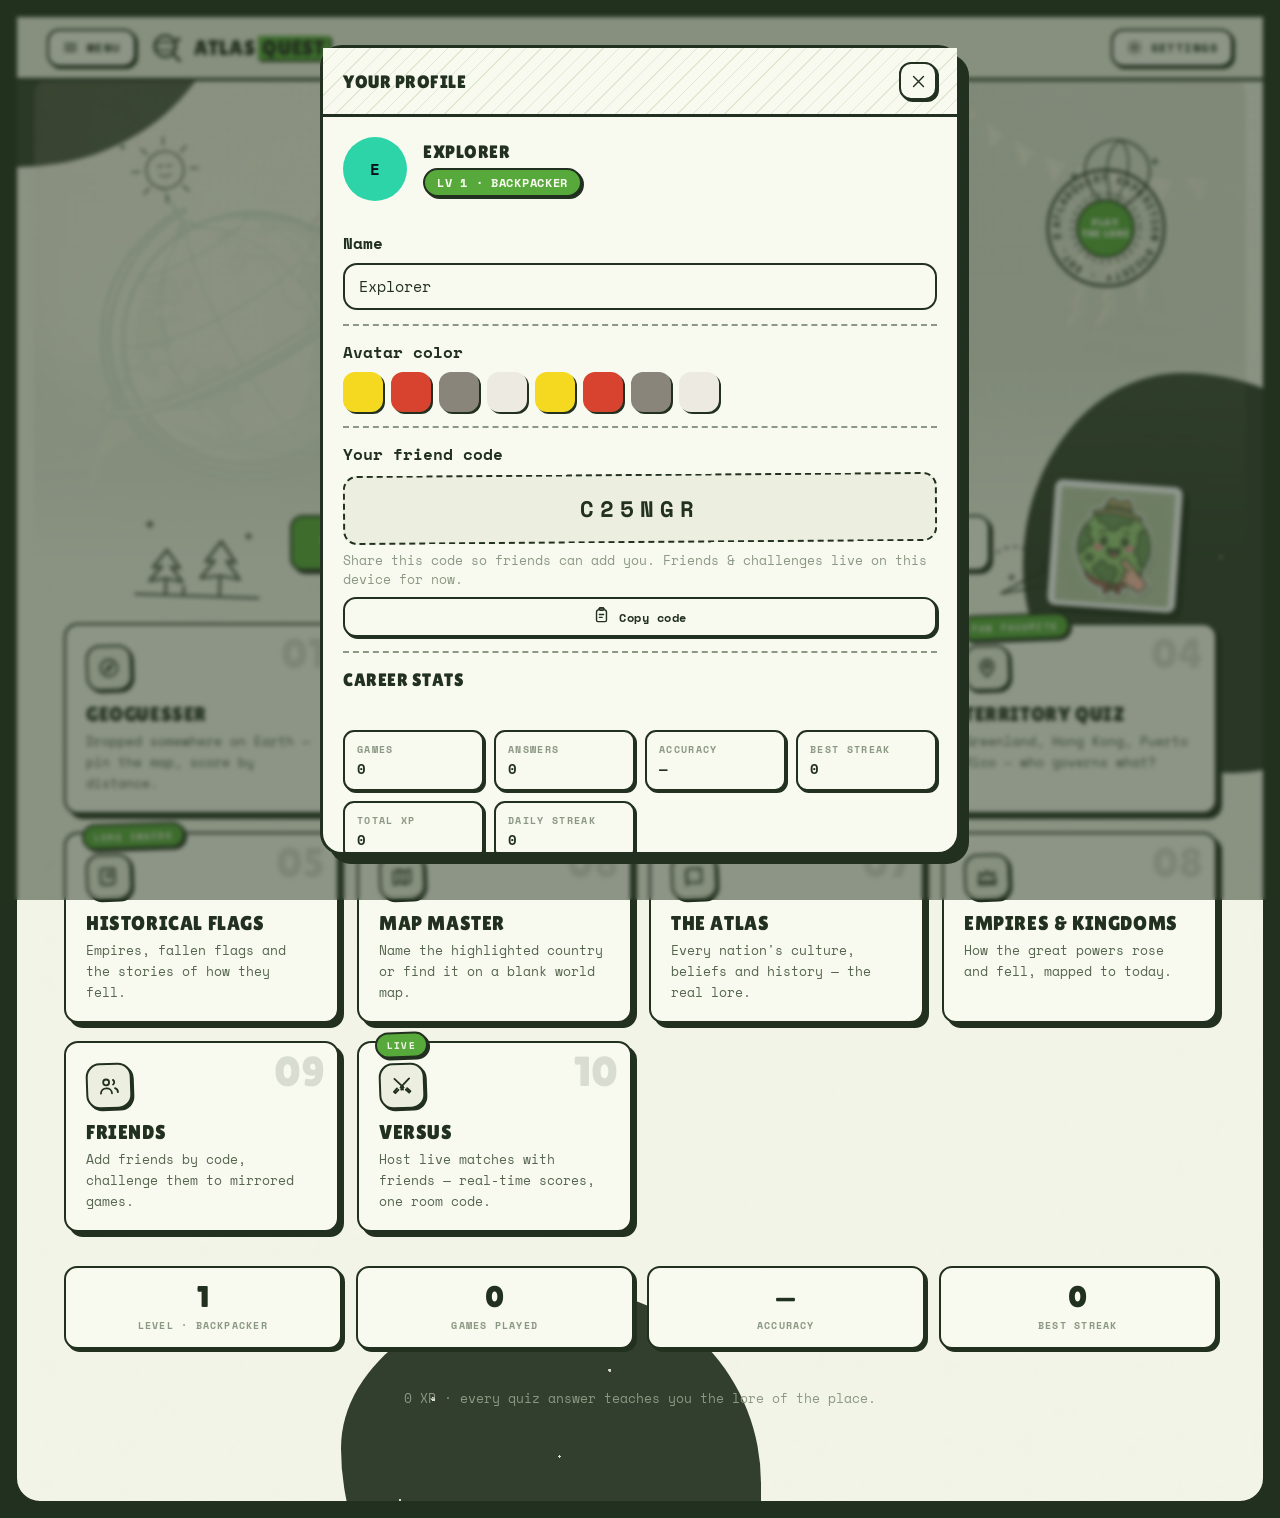
==== commit e5aa9075: "Supabase: global leaderboard, Google + email-code auth, cloud progress sync, pruned match history" ====
--- a/index.html
+++ b/index.html
@@ -54,6 +54,7 @@
         <span class="xp-bar"><span class="xp-fill" style="width:0%"></span></span>
         <span class="drawer-xp-num" id="xpNum">0 XP</span>
       </div>
+      <button class="account-row" id="accountRow" hidden></button>
       <nav class="drawer-nav" id="mainnav" aria-label="Main navigation"></nav>
       <div class="drawer-foot">AtlasQuest Expedition Society</div>
     </aside>
@@ -66,6 +67,7 @@
   <script src="vendor/topo/topojson-client.min.js"></script>
   <script src="vendor/mapillary/mapillary.js"></script>
   <script src="vendor/peerjs.min.js"></script>
+  <script src="vendor/supabase.js"></script>
   <link rel="stylesheet" href="vendor/mapillary/mapillary.css">
   <script type="module" src="js/main.js"></script>
   <noscript>AtlasQuest needs JavaScript to run.</noscript>
--- a/css/styles.css
+++ b/css/styles.css
@@ -267,6 +267,18 @@
 .drawer-xp .xp-bar { flex: 1; height: 11px; background: var(--paper-2); border: 2px solid var(--ink); border-radius: 99px; overflow: hidden; }
 .drawer-xp .xp-fill { display: block; height: 100%; background: var(--ink); border-radius: 99px; transition: width .5s cubic-bezier(.22,1,.36,1); }
 .drawer-xp-num { font-size: .68rem; font-weight: 700; color: var(--accent-ink); white-space: nowrap; }
+.account-row {
+  position: relative; display: flex; align-items: center; gap: 10px;
+  margin: 10px 14px 0; padding: 10px 12px; width: calc(100% - 28px);
+  background: var(--paper); border: 2px dashed var(--ink); border-radius: 13px;
+  color: var(--ink); cursor: pointer; text-align: left; font-family: var(--font-mono);
+  transition: transform var(--tr-fast), box-shadow var(--tr-fast), background var(--tr-fast);
+}
+.account-row:hover { transform: translate(-1px, -1px); box-shadow: 3px 3px 0 var(--shadow-ink); background: var(--accent); color: var(--accent-ink); }
+.account-row[hidden] { display: none; }
+.account-row .ico { width: 16px; height: 16px; flex: none; }
+.account-label { font-size: .72rem; font-weight: 700; letter-spacing: .06em; text-transform: uppercase; }
+.account-email { display: block; font-size: .66rem; opacity: .8; max-width: 150px; white-space: nowrap; overflow: hidden; text-overflow: ellipsis; }
 .drawer-nav {
   position: relative; display: flex; flex-direction: column; gap: 3px;
   margin: 14px 14px 0; padding: 8px; overflow-y: auto; flex: 1;
@@ -731,6 +743,14 @@
 }
 .geo-setup { max-width: 560px; margin: 0 auto; }
 
+/* global leaderboard */
+.global-board { max-width: 640px; margin: 0 auto 26px; }
+.global-board .gb-row { display: flex; align-items: center; gap: 10px; padding: 9px 12px; border-radius: 12px; border: 2px solid var(--ink); background: var(--paper-2); box-shadow: 2px 2px 0 var(--shadow-ink); }
+.global-board .gb-row + .gb-row { margin-top: 7px; }
+.global-board .gb-row.me { background: var(--accent); color: var(--accent-ink); }
+.global-board .gb-row.me .fr-meta { color: var(--accent-ink); }
+.gb-me-tag { font-size: .56rem; font-weight: 800; letter-spacing: .1em; background: var(--ink); color: var(--paper); padding: 2px 6px; border-radius: 99px; margin-left: 6px; }
+
 /* ---------- Versus (live matches) ---------- */
 .versus-card { max-width: 640px; margin: 0 auto; }
 .lobby .code-badge {
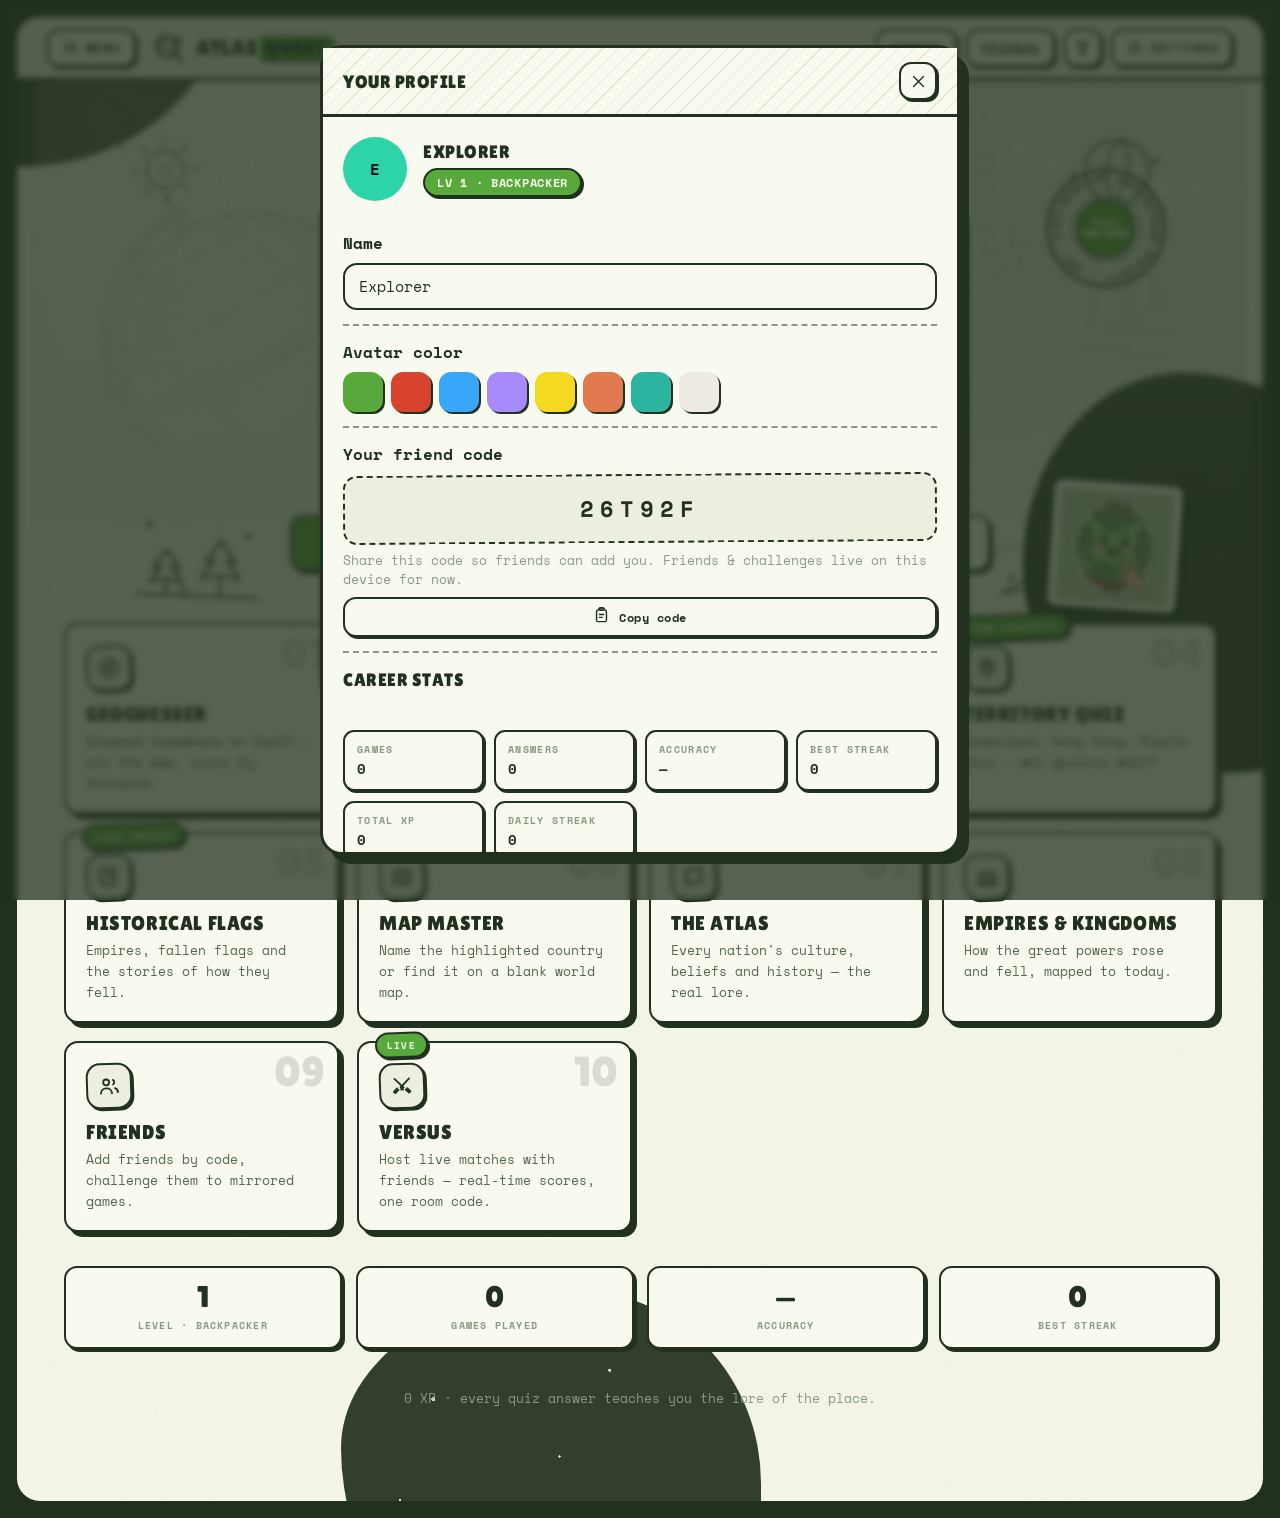
==== commit eadf5674: "UI round: auth gate, hover-open drawer, live leaderboard panel, topbar quick links, corner + scrollb" ====
--- a/index.html
+++ b/index.html
@@ -32,7 +32,10 @@
         <span class="brand-name">Atlas<b>Quest</b></span>
       </a>
       <div class="topbar-right">
-        <button class="iconbtn labeled" id="settingsBtn" title="Settings" aria-label="Settings"><span class="btn-label">Settings</span></button>
+        <a class="iconbtn labeled" id="versusBtn" href="#/versus" title="Versus — live matches"><span class="btn-label">Versus</span></a>
+        <a class="iconbtn labeled" id="friendsBtn" href="#/friends" title="Friends"><span class="btn-label">Friends</span></a>
+        <button class="iconbtn" id="lbBtn" title="Leaderboard" aria-label="Leaderboard"></button>
+        <button class="iconbtn" id="settingsBtn" title="Settings" aria-label="Settings"><span class="btn-label">Settings</span></button>
       </div>
     </header>
 
@@ -71,5 +74,7 @@
   <link rel="stylesheet" href="vendor/mapillary/mapillary.css">
   <script type="module" src="js/main.js"></script>
   <noscript>AtlasQuest needs JavaScript to run.</noscript>
+  <aside class="lb-panel" id="lbPanel" aria-label="Leaderboard"></aside>
+
 </body>
 </html>
--- a/css/styles.css
+++ b/css/styles.css
@@ -101,6 +101,14 @@
 }
 ::selection { background: var(--accent); color: var(--accent-ink); }
 
+/* rectangular leaf-green scrollbars */
+* { scrollbar-width: thin; scrollbar-color: var(--accent) var(--paper-3); }
+::-webkit-scrollbar { width: 12px; height: 12px; }
+::-webkit-scrollbar-track { background: var(--paper-3); }
+::-webkit-scrollbar-thumb { background: var(--accent); border: 3px solid var(--paper-3); }
+::-webkit-scrollbar-thumb:hover { background: var(--ink); }
+::-webkit-scrollbar-corner { background: var(--paper-3); }
+
 /* paper grain over the black desk */
 body::before {
   content: ""; position: fixed; inset: 0; z-index: 0; pointer-events: none;
@@ -193,6 +201,7 @@
   height: var(--topbar-h); padding: 0 clamp(14px, 3vw, 30px);
   background: var(--paper);
   border-bottom: 3px solid var(--ink);
+  border-radius: 22px 22px 0 0;
   transition: background var(--tr);
 }
 .brand { display: flex; align-items: center; gap: 10px; text-decoration: none; color: var(--ink); margin-right: auto; }
@@ -295,6 +304,23 @@
 .drawer-nav .navlink:hover { color: var(--ink); border-color: var(--ink); box-shadow: 2px 2px 0 var(--shadow-ink); transform: translate(-1px, -1px); }
 .drawer-nav .navlink.active { color: var(--accent-ink); background: var(--accent); border-color: var(--ink); box-shadow: 2px 2px 0 var(--shadow-ink); }
 .drawer-nav .navlink .ico { width: 16px; height: 16px; flex: none; }
+.lb-panel {
+  position: fixed; top: 14px; bottom: 14px; right: 14px; width: 310px; z-index: 1200;
+  display: flex; flex-direction: column;
+  background: var(--paper-2); border: 3px solid var(--ink); border-radius: 22px;
+  box-shadow: -12px 12px 0 rgba(0,0,0,.4);
+  transform: translateX(calc(100% + 40px));
+  transition: transform .32s cubic-bezier(.22, 1, .36, 1);
+  overflow-y: auto; padding: 16px 16px 14px;
+}
+.lb-panel.open { transform: translateX(0); }
+.lb-panel h3 { font-family: var(--font-display); font-weight: 400; text-transform: uppercase; letter-spacing: .03em; }
+.lb-tabs { display: flex; gap: 5px; margin: 10px 0 12px; }
+.lb-sec { margin-bottom: 6px; }
+.lb-panel .friend-row, .global-board .gb-row { padding: 8px 9px; }
+body.in-geo .lb-panel, body.in-versus .lb-panel, body.in-mapgame .lb-panel { display: none; }
+.lb-btn-active { background: var(--accent) !important; color: var(--accent-ink) !important; }
+
 .drawer-foot {
   position: relative; padding: 12px 16px;
   font-size: .62rem; font-weight: 700; letter-spacing: .14em; text-transform: uppercase;
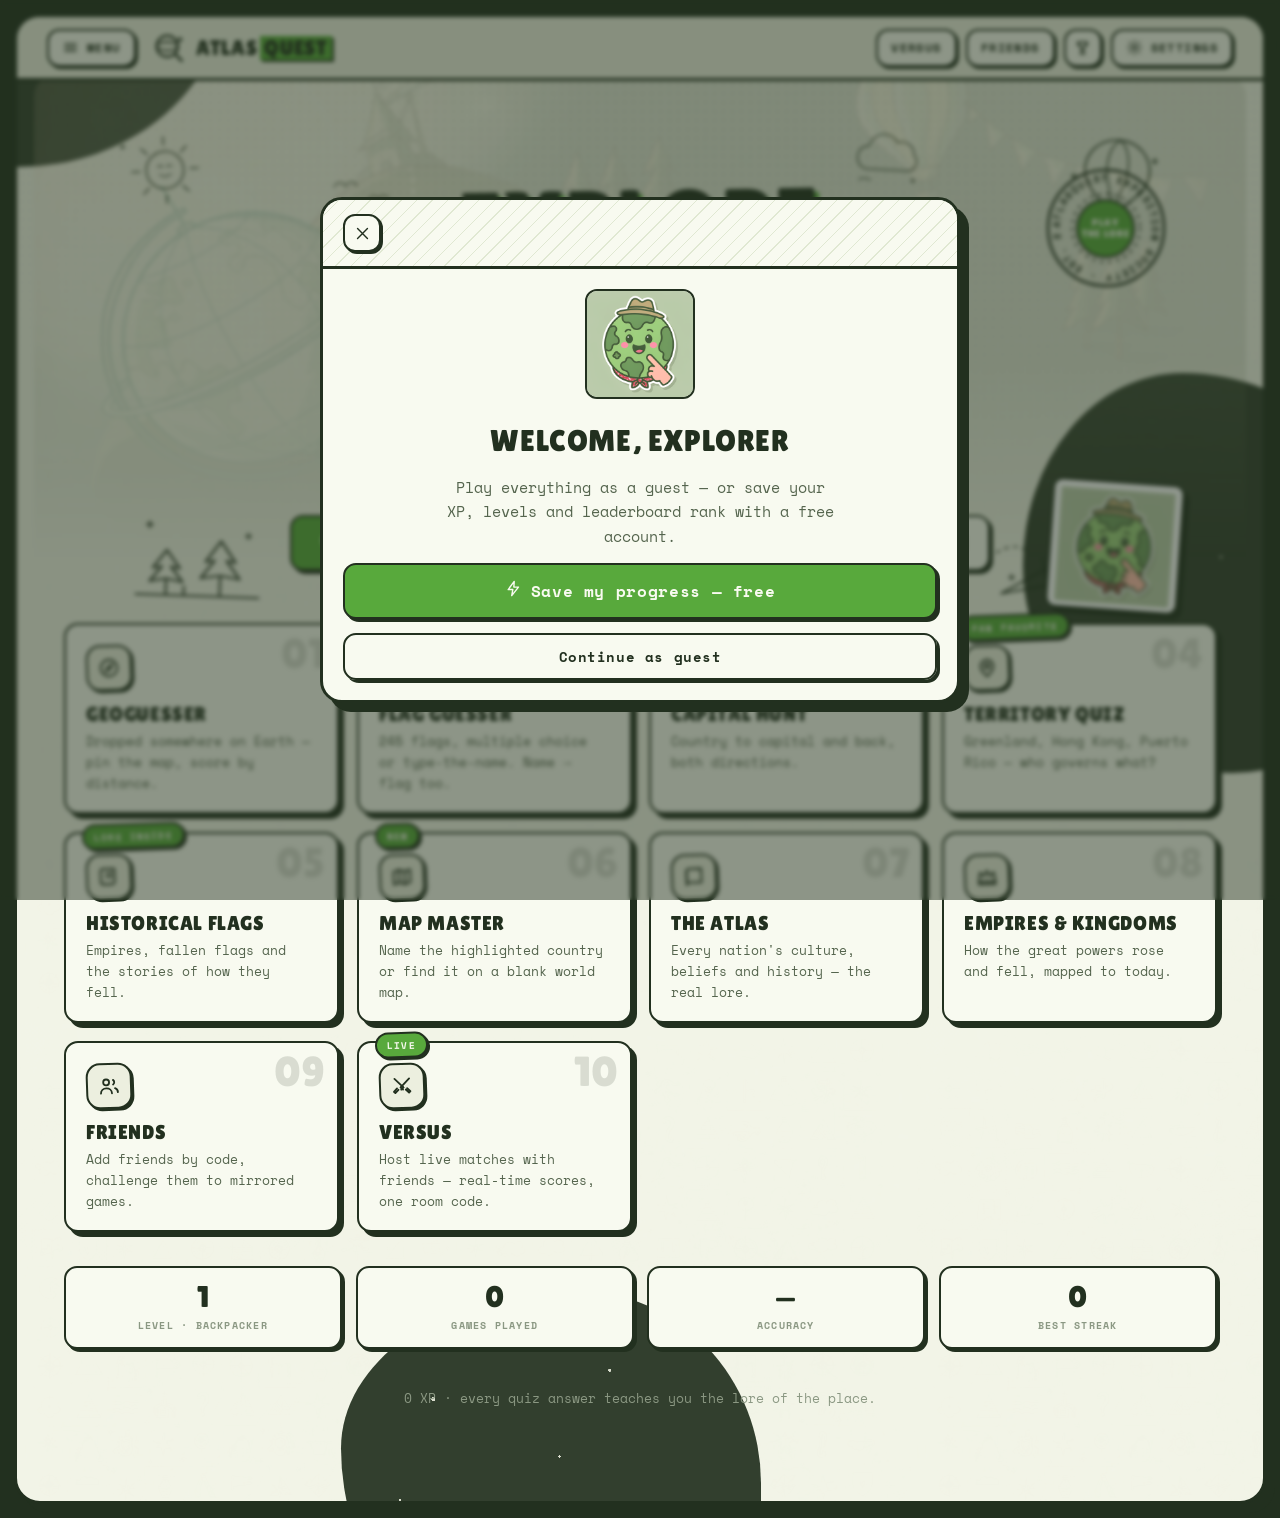
==== commit 6442f132: "Add a Home button to the topbar Getting back to the menu meant hovering the drawer on every mode. Th" ====
--- a/index.html
+++ b/index.html
@@ -22,6 +22,10 @@
 
     <header class="topbar" id="topbar">
       <button class="iconbtn labeled" id="drawerBtn" title="Menu" aria-label="Open menu" aria-expanded="false"><span class="btn-label">Menu</span></button>
+      <a class="iconbtn labeled home-btn" id="homeBtn" href="#/" title="Home" aria-label="Home">
+        <svg class="ico" viewBox="0 0 24 24" fill="none" stroke="currentColor" stroke-width="2" stroke-linecap="round" stroke-linejoin="round" aria-hidden="true"><path d="M3 10.5 12 3l9 7.5"/><path d="M5 9.5V21h14V9.5"/></svg>
+        <span class="btn-label">Home</span>
+      </a>
       <a class="brand" href="#/">
         <svg class="brand-globe" viewBox="0 0 40 40" fill="none" aria-hidden="true">
           <circle cx="18" cy="18" r="12.5" stroke="currentColor" stroke-width="2.6"/>
--- a/css/styles.css
+++ b/css/styles.css
@@ -44,6 +44,9 @@
   --tr: .22s cubic-bezier(.4, 0, .2, 1);
   --tr-spring: .32s cubic-bezier(.34, 1.56, .64, 1);
   --bw: 2.5px;                     /* base ink border width */
+  --plate: #fff;                   /* fixed white flag plate, both themes */
+  --ink-on-white: #16210f;         /* text sitting on --plate */
+  --ink-on-white-soft: #55654e;
   --hard-shadow: 5px 5px 0 var(--shadow-ink);
   --hard-shadow-sm: 3px 3px 0 var(--shadow-ink);
   --hard-shadow-lg: 9px 9px 0 var(--shadow-ink);
@@ -214,6 +217,7 @@
   display: inline-flex; align-items: center; justify-content: center;
   height: 38px; min-width: 38px; border: var(--bw) solid var(--ink); border-radius: 12px;
   background: var(--paper-2); color: var(--ink); cursor: pointer;
+  text-decoration: none;
   box-shadow: 2px 2px 0 var(--shadow-ink);
   transition: transform var(--tr-fast), box-shadow var(--tr-fast), background var(--tr-fast), color var(--tr-fast);
 }
@@ -222,6 +226,16 @@
 .iconbtn .ico { width: 17px; height: 17px; }
 .iconbtn.labeled, .iconbtn.with-label { width: auto; padding: 0 13px; gap: 8px; }
 .iconbtn .btn-label { font-size: .74rem; font-weight: 700; letter-spacing: .12em; text-transform: uppercase; }
+/* Home sits at the front of the topbar so every mode has a way back without
+   opening the drawer. Hidden on the home page itself, where it would be a
+   no-op, and in full-screen game modes where the whole topbar is hidden. */
+.home-btn:focus-visible { outline: none; box-shadow: var(--focus-ring), 2px 2px 0 var(--shadow-ink); }
+html[data-route="#/"] .home-btn { display: none; }
+@media (max-width: 560px) {
+  .home-btn .btn-label { display: none; }
+  .home-btn { width: 38px; padding: 0; }
+  .brand-name { font-size: 1.05rem; }
+}
 .chip {
   display: inline-flex; align-items: center; gap: 8px; height: 34px;
   padding: 0 11px; border: 2px solid var(--ink); border-radius: 10px;
@@ -304,6 +318,13 @@
 .drawer-nav .navlink:hover { color: var(--ink); border-color: var(--ink); box-shadow: 2px 2px 0 var(--shadow-ink); transform: translate(-1px, -1px); }
 .drawer-nav .navlink.active { color: var(--accent-ink); background: var(--accent); border-color: var(--ink); box-shadow: 2px 2px 0 var(--shadow-ink); }
 .drawer-nav .navlink .ico { width: 16px; height: 16px; flex: none; }
+.nav-badge {
+  margin-left: auto; min-width: 20px; padding: 1px 6px; border-radius: 99px;
+  background: var(--stamp); color: var(--paper); border: 2px solid var(--ink);
+  font-size: .66rem; font-weight: 800; text-align: center; line-height: 1.3;
+}
+.nav-badge[hidden] { display: none; }
+.seg.wrap { flex-wrap: wrap; }
 .lb-panel {
   position: fixed; top: 14px; bottom: 14px; right: 14px; width: 310px; z-index: 1200;
   display: flex; flex-direction: column;
@@ -445,6 +466,7 @@
   background: var(--paper-2); border: 3px solid var(--ink); border-radius: var(--radius-lg);
   box-shadow: var(--hard-shadow-lg); width: 100%; max-width: 640px; max-height: 90vh;
   display: flex; flex-direction: column; animation: modalIn .3s cubic-bezier(.34, 1.4, .64, 1);
+  overflow: hidden;
 }
 .modal.wide { max-width: 880px; }
 .modal-head {
@@ -477,17 +499,18 @@
 html[data-theme="dark"] .hero-bg { opacity: .13; mix-blend-mode: luminosity; }
 .hero-poster {
   position: relative; width: min(400px, 92%); margin: 34px auto 0;
-  background: #fff; padding: 10px 10px 14px;
+  background: var(--plate); padding: 10px 10px 14px;
+  color: var(--ink-on-white);
   border: var(--bw) solid var(--ink); border-radius: 10px;
   box-shadow: var(--hard-shadow); transform: rotate(-1.2deg);
   transition: transform var(--tr-spring), box-shadow var(--tr-spring);
 }
 .hero-poster:hover { transform: rotate(0deg) scale(1.02); box-shadow: 8px 8px 0 var(--shadow-ink); }
 .hero-poster img { width: 100%; display: block; border-radius: 6px; }
-.hero-poster .hp-caption { font-family: var(--font-display); text-transform: uppercase; letter-spacing: .08em; font-size: .8rem; margin-top: 9px; color: var(--ink-soft); }
+.hero-poster .hp-caption { font-family: var(--font-display); font-weight: 700; text-transform: uppercase; letter-spacing: .08em; font-size: .8rem; margin-top: 9px; color: var(--ink-on-white-soft); }
 .hero-mascot {
   position: absolute; right: 3%; bottom: -6%; width: 132px;
-  background: #fff; padding: 7px 7px 5px;
+  background: var(--plate); padding: 7px 7px 5px;
   border: var(--bw) solid var(--ink); border-radius: 10px;
   box-shadow: var(--hard-shadow);
   transform: rotate(4deg); pointer-events: none;
@@ -648,6 +671,22 @@
 .reveal-title { font-family: var(--font-display); font-weight: 400; font-size: 1.3rem; letter-spacing: .02em; text-transform: uppercase; }
 .reveal-sub { color: var(--ink-soft); font-size: .78rem; letter-spacing: .04em; }
 .reveal-body { padding: 14px 18px 18px; font-size: .9rem; line-height: 1.7; color: var(--ink-soft); }
+/* collapsible reveal body */
+/* .reveal-head already draws the solid bottom border, so the fold needs none */
+.reveal-fold-sum {
+  display: flex; align-items: center; gap: 8px; cursor: pointer; list-style: none;
+  padding: 11px 18px; font-weight: 700; font-size: .8rem; letter-spacing: .05em;
+  text-transform: uppercase; color: var(--ink); user-select: none;
+  transition: background var(--tr-fast), color var(--tr-fast);
+}
+.reveal-fold-sum::-webkit-details-marker { display: none; }
+.reveal-fold-sum::marker { content: ""; }
+.reveal-fold-sum:hover { background: var(--paper-3); }
+.reveal-fold-sum:focus-visible { outline: none; box-shadow: var(--focus-ring); }
+.reveal-fold-sum .ico { width: 16px; height: 16px; flex: none; transition: transform var(--tr); }
+.reveal-fold[open] > .reveal-fold-sum .ico { transform: rotate(180deg); }
+.reveal-fold[open] > .reveal-fold-sum { border-bottom: 2px dashed var(--ink-faint); background: var(--paper-3); }
+.reveal-fold .reveal-body { padding-top: 12px; }
 .reveal-chips { display: flex; flex-wrap: wrap; gap: 7px; margin: 10px 0; }
 .chip-tag { padding: 4px 11px; border: 2px solid var(--ink); border-radius: 99px; background: var(--paper); font-size: .74rem; font-weight: 700; letter-spacing: .02em; box-shadow: 2px 2px 0 var(--shadow-ink); }
 .chip-tag.gold { background: var(--accent); color: var(--accent-ink); }
@@ -681,7 +720,8 @@
 .recap-cell:nth-child(even) { transform: rotate(1deg); }
 .recap-cell.bad { background: var(--paper-3); outline: 2px solid var(--stamp); outline-offset: -4px; }
 .recap-cell img { width: 100%; display: block; border: 1px solid var(--ink); }
-.recap-cell .rc-name { font-size: .6rem; font-weight: 700; margin-top: 5px; color: var(--ink); white-space: nowrap; overflow: hidden; text-overflow: ellipsis; text-transform: uppercase; letter-spacing: .04em; }
+.recap-cell .rc-name { font-size: .6rem; font-weight: 700; margin-top: 5px; color: var(--ink-on-white); white-space: nowrap; overflow: hidden; text-overflow: ellipsis; text-transform: uppercase; letter-spacing: .04em; }
+.recap-cell.bad .rc-name { color: var(--ink); }
 
 .xp-float { position: absolute; top: 12px; right: 16px; font-family: var(--font-display); color: var(--ink); font-size: 1.1rem; background: var(--accent); border: 2px solid var(--ink); padding: 1px 8px; box-shadow: 2px 2px 0 var(--shadow-ink); pointer-events: none; animation: xpUp 1.1s forwards; }
 @keyframes xpUp { 0% { opacity: 0; transform: translateY(6px); } 25% { opacity: 1; } 100% { opacity: 0; transform: translateY(-26px); } }
@@ -817,10 +857,18 @@
 .vs-row-meta { font-size: .66rem; color: var(--ink-faint); font-weight: 700; }
 .vs-row-score { font-family: var(--font-display); font-size: 1.05rem; }
 .vs-timer { min-width: 52px; text-align: center; font-variant-numeric: tabular-nums; }
-.vs-waiting { animation: pulse 1.4s infinite; }
+/* map stage: Map Master + GeoGuesser share one clickable map */
+.vs-map {
+  position: absolute; left: 0; right: 300px; top: 58px; bottom: 0;
+  border-top: 3px solid var(--ink); background: var(--paper);
+}
+.vs-map .leaflet-container { background: var(--paper); font-family: var(--font-mono); }
+.vs-stage .vs-qzone { width: min(440px, 92vw); }
 @media (max-width: 980px) {
   .vs-standings { position: static; width: min(640px, 94vw); margin: 14px auto 0; max-height: none; }
   .vs-board { flex-direction: column; align-items: center; inset: 64px 14px 14px; }
+  .vs-map { position: static; width: min(640px, 94vw); height: 46vh; margin: 12px auto 0; border: 3px solid var(--ink); border-radius: 14px; overflow: hidden; }
+  .vs-stage .vs-qzone { width: min(640px, 94vw); }
 }
 
 /* ---------- Map Master ---------- */
@@ -859,11 +907,12 @@
 }
 .ccard:hover { transform: translate(-2px, -3px) rotate(-.5deg); box-shadow: 6px 6px 0 var(--shadow-ink); }
 .ccard:active { transform: translate(1px, 1px); box-shadow: 2px 2px 0 var(--shadow-ink); }
-.ccard img {
-  width: 100%; height: auto; display: block;
-  border: 2px solid var(--ink); border-radius: 6px;
-}
-.ccard .cc-name { font-weight: 700; font-size: .86rem; letter-spacing: .02em; text-transform: uppercase; }
+.ccard .cc-photo {
+  width: 100%; background: var(--plate);
+  border: 2px solid var(--ink); border-radius: 8px; overflow: hidden;
+}
+.ccard .cc-photo img { width: 100%; height: auto; display: block; }
+.ccard .cc-name { color: var(--ink-on-white); font-weight: 700; font-size: .86rem; letter-spacing: .02em; text-transform: uppercase; }
 .ccard .cc-meta { font-size: .68rem; color: var(--ink-faint); margin-top: -5px; }
 
 .lore-flag-band { position: relative; padding: 26px 0 0; text-align: center; }
